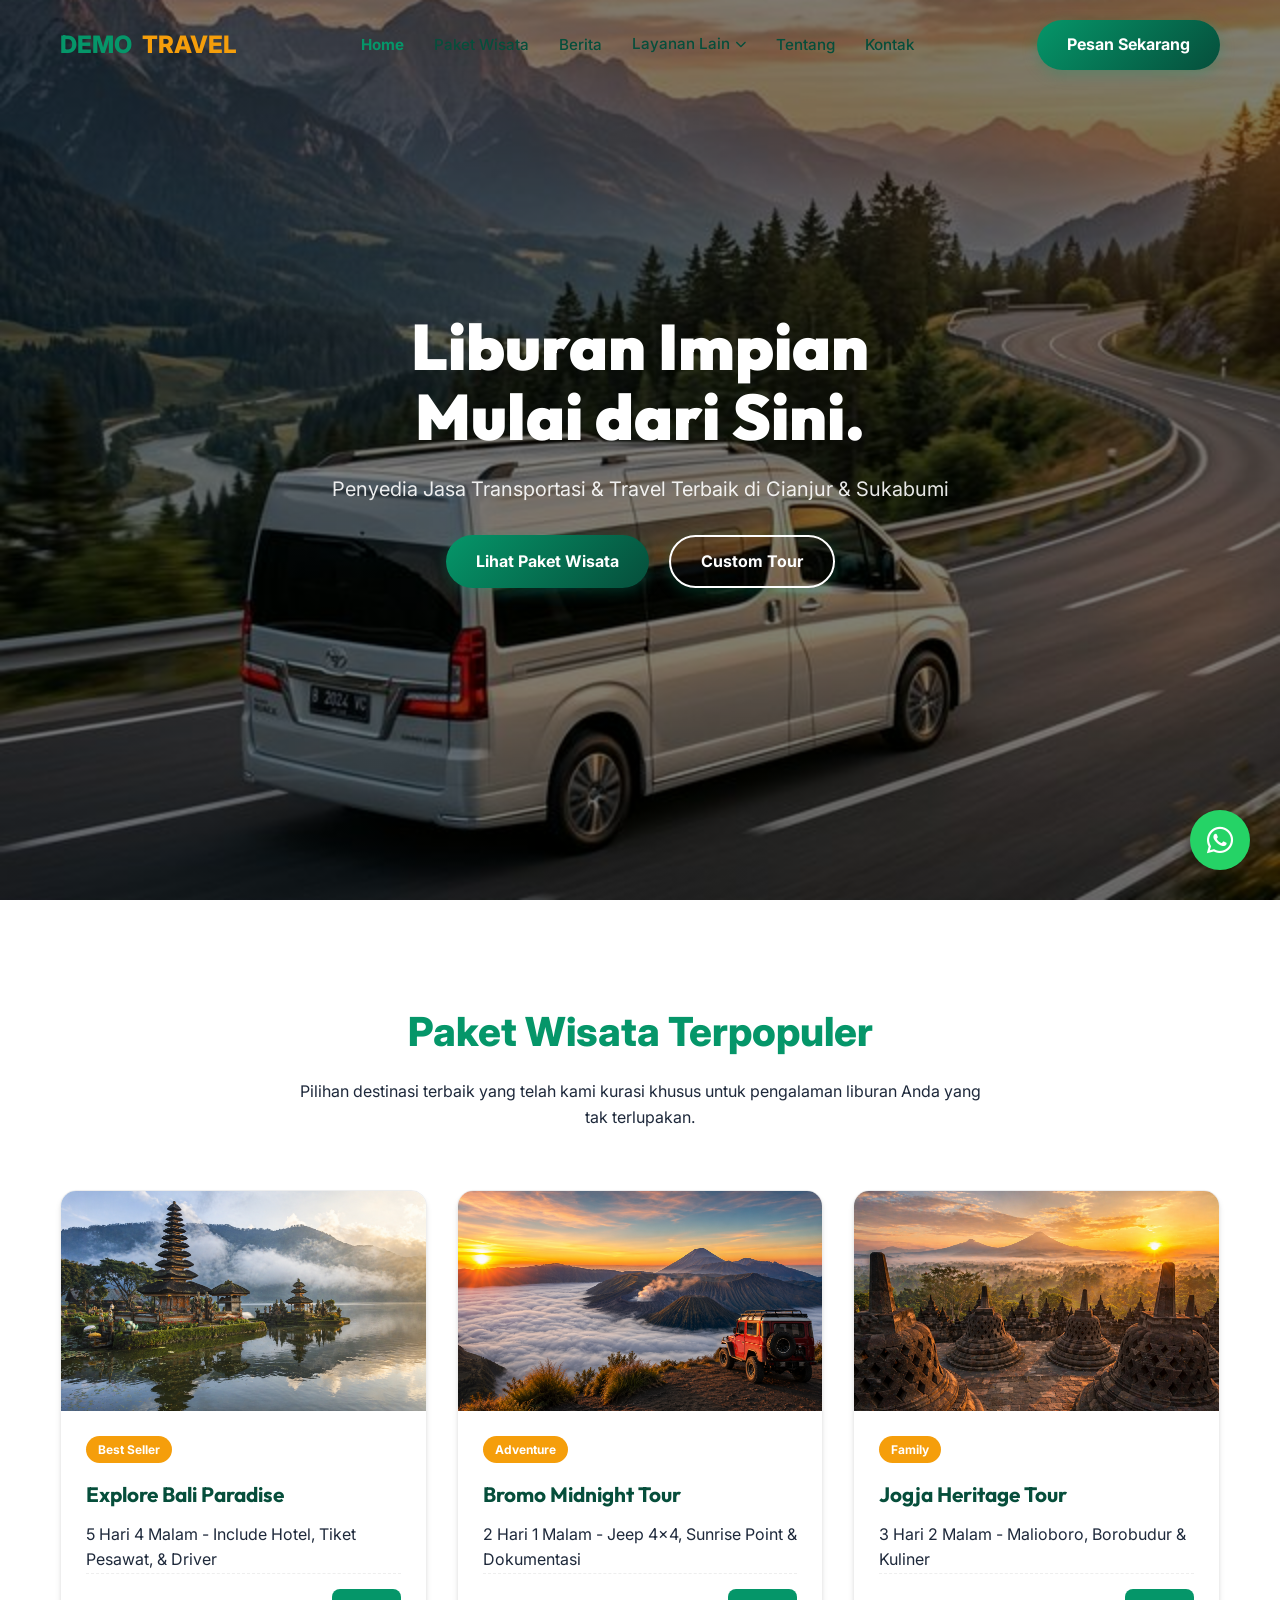
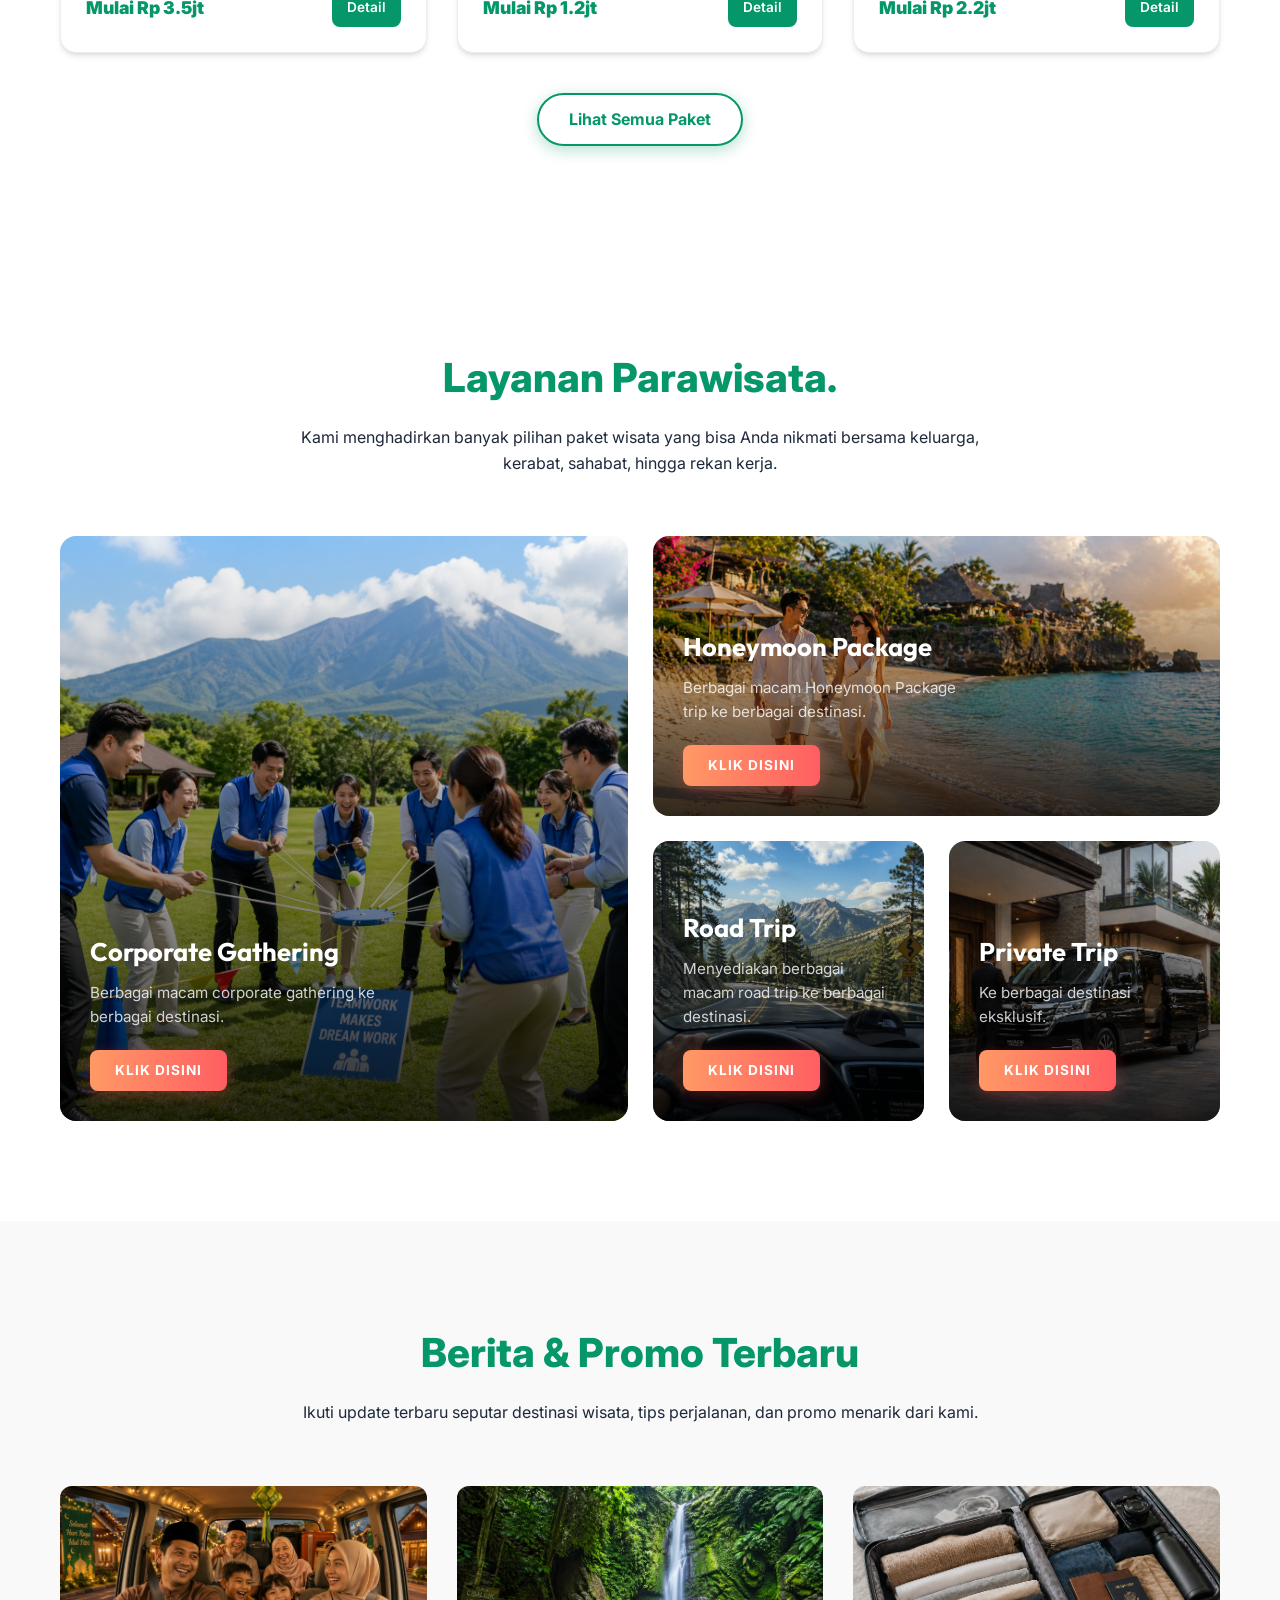
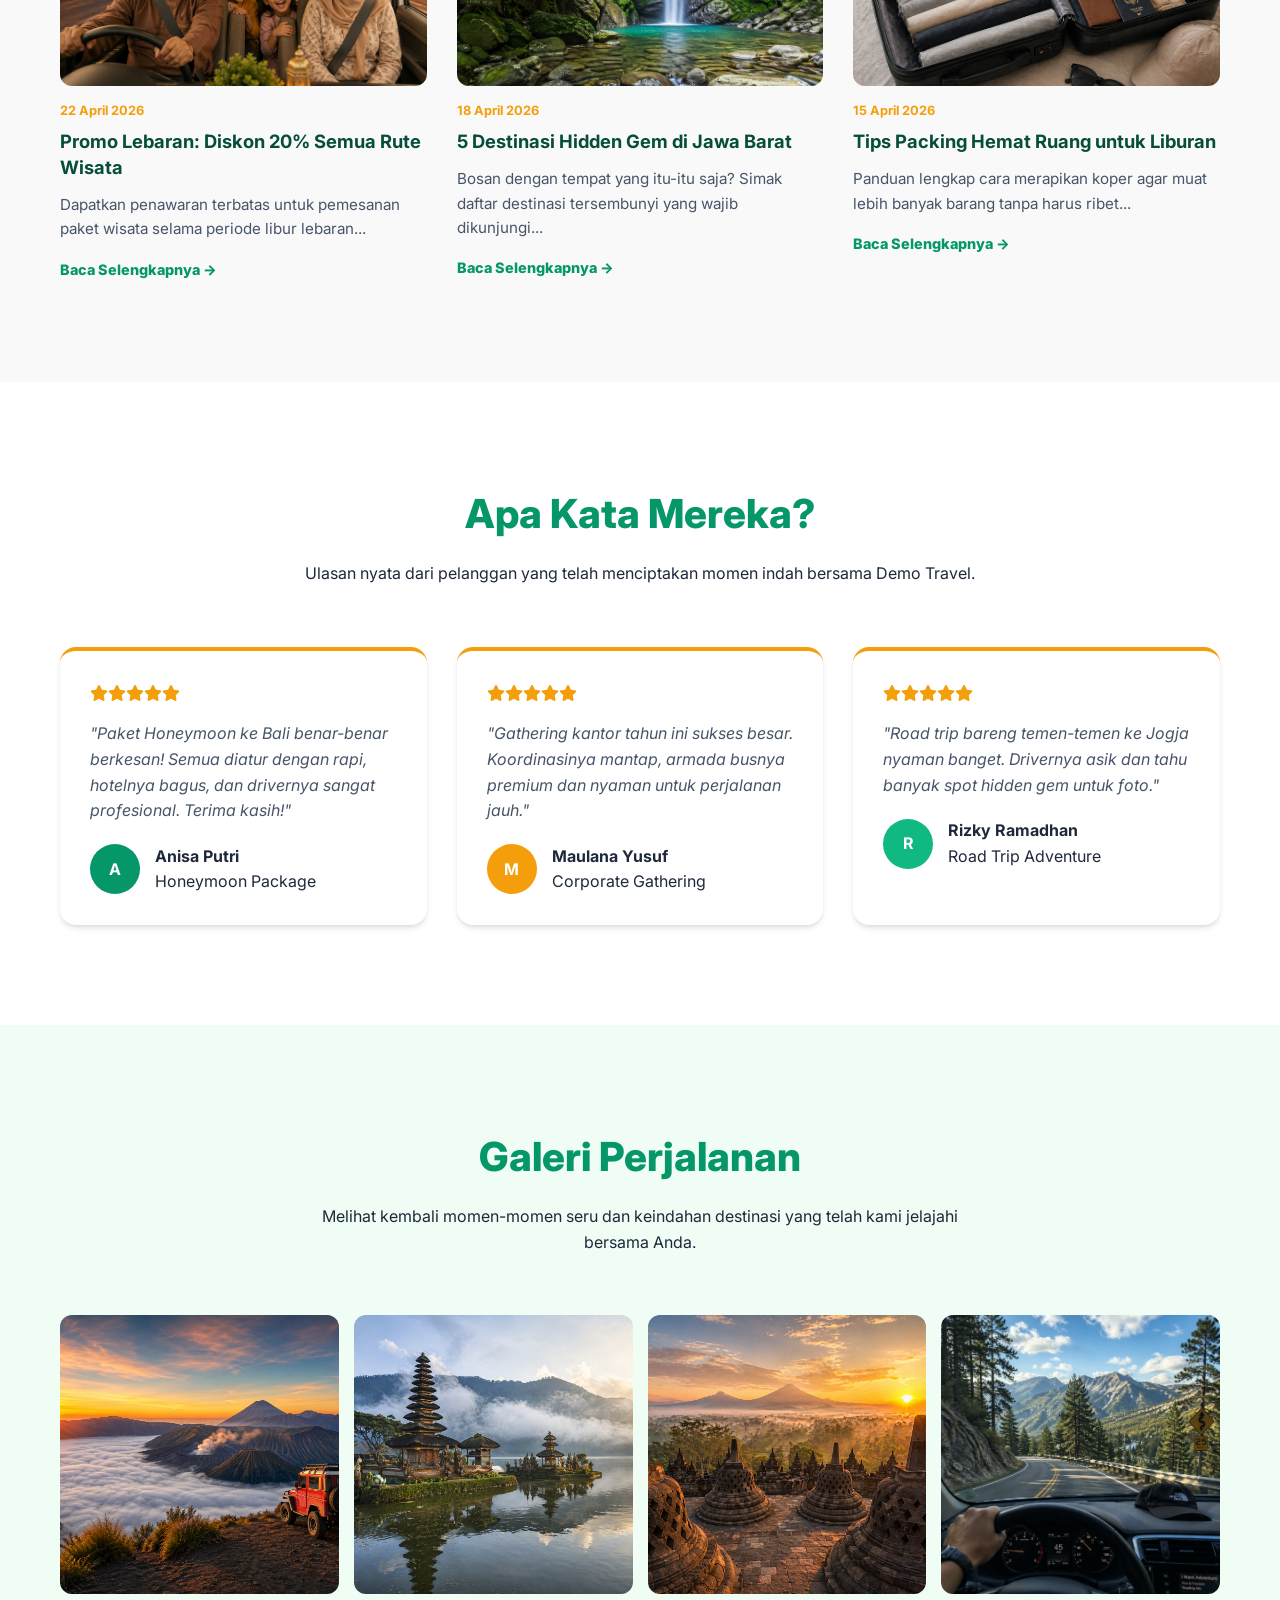
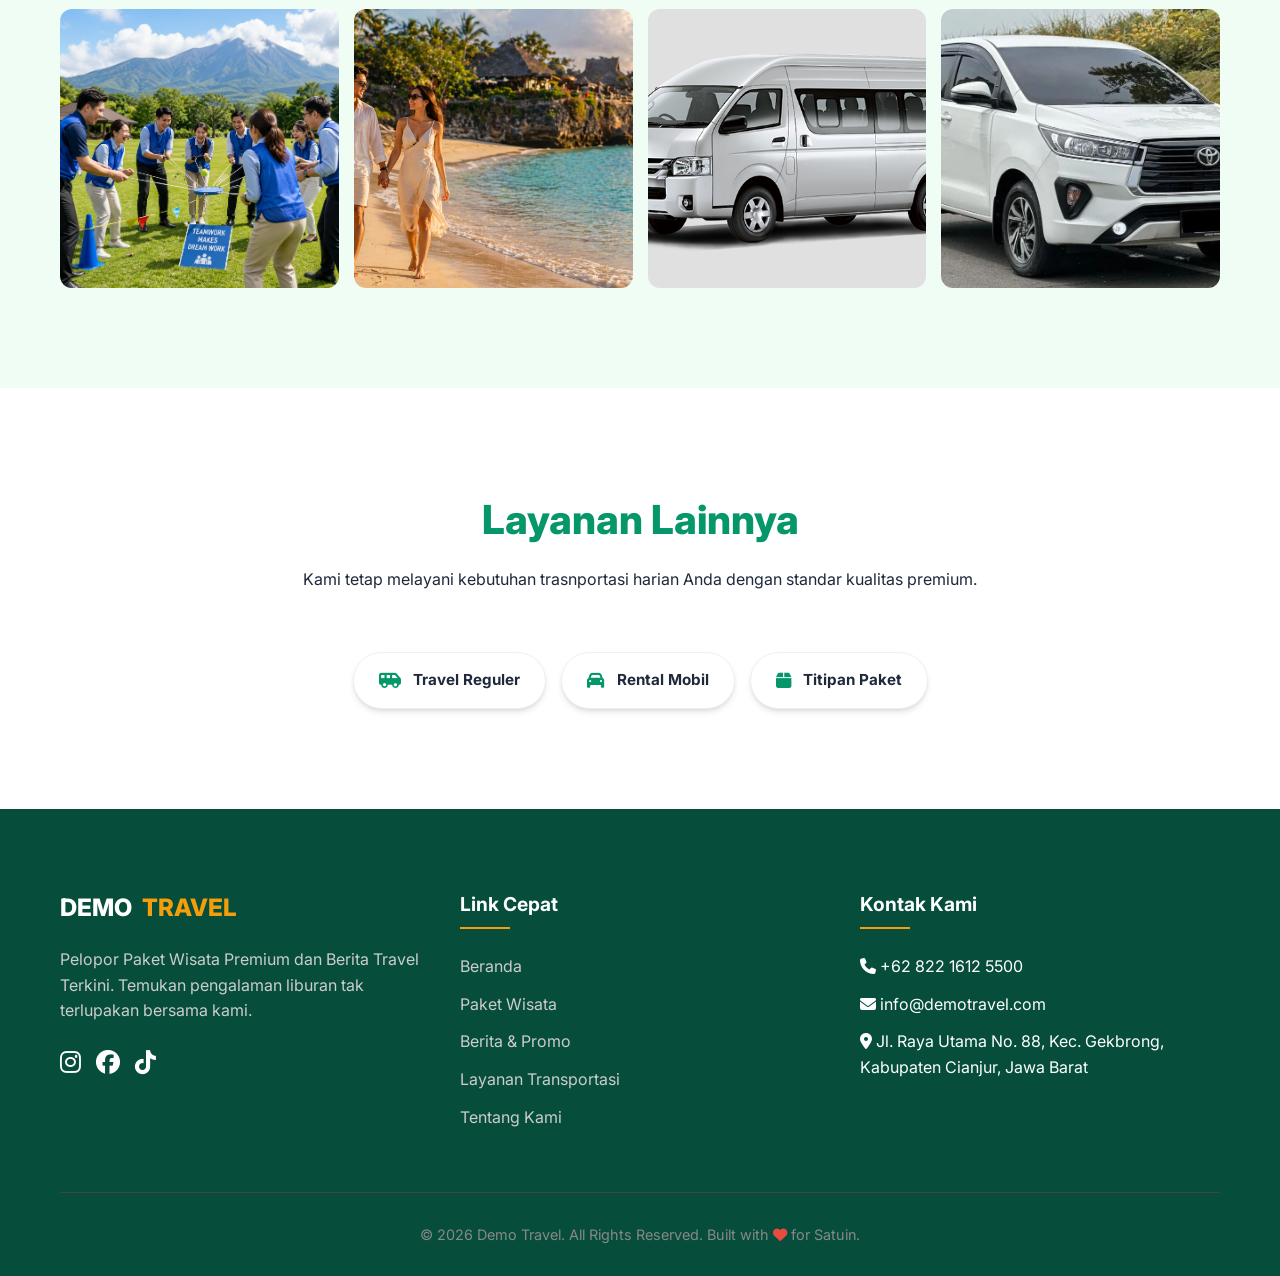
==== index.html @ d75f5d54 "feat: initial commit - rebranding to tour & travel website with emerald gold theme" ====
<!DOCTYPE html>
<html lang="id">
<head>
    <meta charset="UTF-8">
    <meta name="viewport" content="width=device-width, initial-scale=1.0">
    <title>Demo Travel | Layanan Travel Door to Door & Rental Mobil Premium</title>
    <meta name="description" content="Layanan transportasi travel door to door, rental mobil Hiace, Elf, Innova, dan titipan paket kilat terbaik di Cianjur, Sukabumi dan sekitarnya.">
    <link rel="stylesheet" href="style.css">
    <link rel="stylesheet" href="https://cdnjs.cloudflare.com/ajax/libs/font-awesome/6.4.0/css/all.min.css">
    <link href="https://fonts.googleapis.com/css2?family=Inter:wght@400;500;600;700;800;900&family=Outfit:wght@400;700;900&display=swap" rel="stylesheet">
</head>
<body>
    <div class="menu-overlay" id="menu-overlay"></div>

    <!-- Header -->
    <header id="header">
        <div class="container">
            <nav>
                <a href="index.html" class="logo">DEMO <span>TRAVEL</span></a>
                <div class="menu-toggle" id="mobile-menu">
                    <span></span>
                    <span></span>
                    <span></span>
                </div>
                <ul class="nav-links" id="nav-links">
                    <li><a href="index.html" style="color: var(--primary); font-weight: 700;">Home</a></li>
                    <li><a href="#packages">Paket Wisata</a></li>
                    <li><a href="#news">Berita</a></li>
                    <li class="dropdown">
                        <a href="layanan.html">Layanan Lain <i class="fas fa-chevron-down" style="font-size: 0.7rem;"></i></a>
                        <ul class="dropdown-menu">
                            <li><a href="layanan-door-to-door.html">Travel Reguler</a></li>
                            <li><a href="layanan-rental-mobil.html">Rental Mobil</a></li>
                            <li><a href="layanan-titip-paket.html">Titipan Paket</a></li>
                        </ul>
                    </li>
                    <li><a href="profil.html">Tentang</a></li>
                    <li><a href="kontak.html">Kontak</a></li>
                </ul>
                <a href="https://wa.me/6282216125500" class="btn-booking desktop-only">Pesan Sekarang</a>
            </nav>
        </div>
    </header>

    <!-- Hero Section -->
    <section class="hero" style="background-image: linear-gradient(rgba(0,0,0,0.5), rgba(0,0,0,0.5)), url('assets/images/hero-bg.png');">
        <div class="container hero-content">
            <h1 style="font-family: 'Outfit', sans-serif;">Liburan Impian <br>Mulai dari Sini.</h1>
            <p>Jelajahi destinasi wisata terbaik dengan paket tour eksklusif dan armada premium kami. Nyaman, Aman, dan Berkesan.</p>
            <div class="hero-btns">
                <a href="#packages" class="btn-booking">Lihat Paket Wisata</a>
                <a href="https://wa.me/6282216125500" class="btn-booking" style="background: transparent; border: 2px solid white;">Custom Tour</a>
            </div>
        </div>
    </section>

    <!-- Hot Packages Section -->
    <section class="section" id="packages">
        <div class="container">
            <div class="section-header">
                <h2>Paket Wisata Terpopuler</h2>
                <p>Pilihan destinasi terbaik yang telah kami kurasi khusus untuk pengalaman liburan Anda yang tak terlupakan.</p>
            </div>
            <div class="packages-grid">
                <!-- Package 1 -->
                <div class="package-card">
                    <div class="package-img placeholder-img"></div>
                    <div class="package-content">
                        <div class="package-tag">Best Seller</div>
                        <h3>Explore Bali Paradise</h3>
                        <p>5 Hari 4 Malam - Include Hotel, Tiket Pesawat, & Driver</p>
                        <div class="package-footer">
                            <span class="price">Mulai Rp 3.5jt</span>
                            <a href="#" class="btn-small">Detail</a>
                        </div>
                    </div>
                </div>
                <!-- Package 2 -->
                <div class="package-card">
                    <div class="package-img placeholder-img"></div>
                    <div class="package-content">
                        <div class="package-tag">Adventure</div>
                        <h3>Bromo Midnight Tour</h3>
                        <p>2 Hari 1 Malam - Jeep 4x4, Sunrise Point & Dokumentasi</p>
                        <div class="package-footer">
                            <span class="price">Mulai Rp 1.2jt</span>
                            <a href="#" class="btn-small">Detail</a>
                        </div>
                    </div>
                </div>
                <!-- Package 3 -->
                <div class="package-card">
                    <div class="package-img placeholder-img"></div>
                    <div class="package-content">
                        <div class="package-tag">Family</div>
                        <h3>Jogja Heritage Tour</h3>
                        <p>3 Hari 2 Malam - Malioboro, Borobudur & Kuliner</p>
                        <div class="package-footer">
                            <span class="price">Mulai Rp 2.2jt</span>
                            <a href="#" class="btn-small">Detail</a>
                        </div>
                    </div>
                </div>
            </div>
            <div style="text-align: center; margin-top: 40px;">
                <a href="layanan-tour-wisata.html" class="btn-booking" style="background: transparent; color: var(--primary); border: 2px solid var(--primary);">Lihat Semua Paket</a>
            </div>
        </div>
    </section>

    <!-- Tourism Services (Bento Grid) -->
    <section class="section" id="tourism-services" style="background: #fff;">
        <div class="container">
            <div class="section-header">
                <h2>Layanan Parawisata.</h2>
                <p>Kami menghadirkan banyak pilihan paket wisata yang bisa Anda nikmati bersama keluarga, kerabat, sahabat, hingga rekan kerja.</p>
            </div>
            <div class="bento-grid">
                <div class="bento-item main" style="background-image: url('assets/images/corporate_gathering.png');">
                    <div class="bento-content">
                        <h3>Corporate Gathering</h3>
                        <p>Berbagai macam corporate gathering ke berbagai destinasi.</p>
                        <a href="https://wa.me/6282216125500" class="btn-bento">KLIK DISINI</a>
                    </div>
                </div>
                <div class="bento-item wide" style="background-image: url('assets/images/honeymoon.png');">
                    <div class="bento-content">
                        <h3>Honeymoon Package</h3>
                        <p>Berbagai macam Honeymoon Package trip ke berbagai destinasi.</p>
                        <a href="https://wa.me/6282216125500" class="btn-bento">KLIK DISINI</a>
                    </div>
                </div>
                <div class="bento-item" style="background-image: url('assets/images/road_trip.png');">
                    <div class="bento-content">
                        <h3>Road Trip</h3>
                        <p>Menyediakan berbagai macam road trip ke berbagai destinasi.</p>
                        <a href="https://wa.me/6282216125500" class="btn-bento">KLIK DISINI</a>
                    </div>
                </div>
                <div class="bento-item" style="background-image: url('assets/images/private_trip.png');">
                    <div class="bento-content">
                        <h3>Private Trip</h3>
                        <p>Ke berbagai destinasi eksklusif.</p>
                        <a href="https://wa.me/6282216125500" class="btn-bento">KLIK DISINI</a>
                    </div>
                </div>
            </div>
        </div>
    </section>

    <!-- News & Blog Section -->
    <section class="section" id="news" style="background: #f9f9f9;">
        <div class="container">
            <div class="section-header">
                <h2>Berita & Promo Terbaru</h2>
                <p>Ikuti update terbaru seputar destinasi wisata, tips perjalanan, dan promo menarik dari kami.</p>
            </div>
            <div class="news-grid">
                <!-- News 1 -->
                <article class="news-card">
                    <div class="news-img placeholder-img"></div>
                    <div class="news-content">
                        <span class="news-date">22 April 2026</span>
                        <h3>Promo Lebaran: Diskon 20% Semua Rute Wisata</h3>
                        <p>Dapatkan penawaran terbatas untuk pemesanan paket wisata selama periode libur lebaran...</p>
                        <a href="#" class="read-more">Baca Selengkapnya &rarr;</a>
                    </div>
                </article>
                <!-- News 2 -->
                <article class="news-card">
                    <div class="news-img placeholder-img"></div>
                    <div class="news-content">
                        <span class="news-date">18 April 2026</span>
                        <h3>5 Destinasi Hidden Gem di Jawa Barat</h3>
                        <p>Bosan dengan tempat yang itu-itu saja? Simak daftar destinasi tersembunyi yang wajib dikunjungi...</p>
                        <a href="#" class="read-more">Baca Selengkapnya &rarr;</a>
                    </div>
                </article>
                <!-- News 3 -->
                <article class="news-card">
                    <div class="news-img placeholder-img"></div>
                    <div class="news-content">
                        <span class="news-date">15 April 2026</span>
                        <h3>Tips Packing Hemat Ruang untuk Liburan</h3>
                        <p>Panduan lengkap cara merapikan koper agar muat lebih banyak barang tanpa harus ribet...</p>
                        <a href="#" class="read-more">Baca Selengkapnya &rarr;</a>
                    </div>
                </article>
            </div>
        </div>
    </section>

    <!-- Testimoni -->
    <section class="section" id="testimonials">
        <div class="container">
            <div class="section-header">
                <h2>Apa Kata Mereka?</h2>
                <p>Ulasan nyata dari pelanggan yang telah menciptakan momen indah bersama Demo Travel.</p>
            </div>
            <div class="testimonials-grid">
                <div class="testimonial-card">
                    <div style="color: var(--secondary); margin-bottom: 15px;">
                        <i class="fas fa-star"></i><i class="fas fa-star"></i><i class="fas fa-star"></i><i class="fas fa-star"></i><i class="fas fa-star"></i>
                    </div>
                    <p>"Paket Honeymoon ke Bali benar-benar berkesan! Semua diatur dengan rapi, hotelnya bagus, dan drivernya sangat profesional. Terima kasih!"</p>
                    <div class="testi-user">
                        <div class="testi-avatar" style="background: var(--primary);">A</div>
                        <div>
                            <h4>Anisa Putri</h4>
                            <span>Honeymoon Package</span>
                        </div>
                    </div>
                </div>
                <div class="testimonial-card">
                    <div style="color: var(--secondary); margin-bottom: 15px;">
                        <i class="fas fa-star"></i><i class="fas fa-star"></i><i class="fas fa-star"></i><i class="fas fa-star"></i><i class="fas fa-star"></i>
                    </div>
                    <p>"Gathering kantor tahun ini sukses besar. Koordinasinya mantap, armada busnya premium dan nyaman untuk perjalanan jauh."</p>
                    <div class="testi-user">
                        <div class="testi-avatar" style="background: var(--secondary);">M</div>
                        <div>
                            <h4>Maulana Yusuf</h4>
                            <span>Corporate Gathering</span>
                        </div>
                    </div>
                </div>
                <div class="testimonial-card">
                    <div style="color: var(--secondary); margin-bottom: 15px;">
                        <i class="fas fa-star"></i><i class="fas fa-star"></i><i class="fas fa-star"></i><i class="fas fa-star"></i><i class="fas fa-star"></i>
                    </div>
                    <p>"Road trip bareng temen-temen ke Jogja nyaman banget. Drivernya asik dan tahu banyak spot hidden gem untuk foto."</p>
                    <div class="testi-user">
                        <div class="testi-avatar" style="background: var(--accent);">R</div>
                        <div>
                            <h4>Rizky Ramadhan</h4>
                            <span>Road Trip Adventure</span>
                        </div>
                    </div>
                </div>
            </div>
        </div>
    </section>

    <!-- Galeri -->
    <section class="section" style="background: var(--light);">
        <div class="container">
            <div class="section-header">
                <h2>Galeri Perjalanan</h2>
                <p>Melihat kembali momen-momen seru dan keindahan destinasi yang telah kami jelajahi bersama Anda.</p>
            </div>
            <div class="gallery-grid" id="cms-gallery-container">
                <div class="gallery-item placeholder-img"></div>
                <div class="gallery-item placeholder-img"></div>
                <div class="gallery-item placeholder-img"></div>
                <div class="gallery-item placeholder-img"></div>
                <div class="gallery-item placeholder-img"></div>
                <div class="gallery-item placeholder-img"></div>
                <div class="gallery-item placeholder-img"></div>
                <div class="gallery-item placeholder-img"></div>
            </div>
        </div>
    </section>

    <!-- Old Services De-emphasized -->
    <section class="section">
        <div class="container">
            <div class="section-header">
                <h2>Layanan Lainnya</h2>
                <p>Kami tetap melayani kebutuhan trasnportasi harian Anda dengan standar kualitas premium.</p>
            </div>
            <div class="services-grid-simple">
                <div class="service-item-simple">
                    <i class="fas fa-shuttle-van"></i>
                    <h4>Travel Reguler</h4>
                </div>
                <div class="service-item-simple">
                    <i class="fas fa-car"></i>
                    <h4>Rental Mobil</h4>
                </div>
                <div class="service-item-simple">
                    <i class="fas fa-box"></i>
                    <h4>Titipan Paket</h4>
                </div>
            </div>
        </div>
    </section>

    <!-- Footer -->
    <footer id="contact">
        <div class="container">
            <div class="footer-grid">
                <div class="footer-col">
                    <h2 class="logo" style="color: white; margin-bottom: 20px;">DEMO <span>TRAVEL</span></h2>
                    <p style="color: #ccc;">Pelopor Paket Wisata Premium dan Berita Travel Terkini. Temukan pengalaman liburan tak terlupakan bersama kami.</p>
                    <div style="margin-top: 20px; display: flex; gap: 15px;">
                        <a href="#" style="color: white; font-size: 1.5rem;"><i class="fab fa-instagram"></i></a>
                        <a href="#" style="color: white; font-size: 1.5rem;"><i class="fab fa-facebook"></i></a>
                        <a href="#" style="color: white; font-size: 1.5rem;"><i class="fab fa-tiktok"></i></a>
                    </div>
                </div>
                <div class="footer-col">
                    <h4>Link Cepat</h4>
                    <ul class="footer-links">
                        <li><a href="index.html">Beranda</a></li>
                        <li><a href="#packages">Paket Wisata</a></li>
                        <li><a href="#news">Berita & Promo</a></li>
                        <li><a href="layanan.html">Layanan Transportasi</a></li>
                        <li><a href="profil.html">Tentang Kami</a></li>
                    </ul>
                </div>
                <div class="footer-col">
                    <h4>Kontak Kami</h4>
                    <ul class="footer-links">
                        <li><i class="fas fa-phone"></i> +62 822 1612 5500</li>
                        <li><i class="fas fa-envelope"></i> info@demotravel.com</li>
                        <li><i class="fas fa-map-marker-alt"></i> Jl. Raya Utama No. 88, Kec. Gekbrong, Kabupaten Cianjur, Jawa Barat</li>
                    </ul>
                </div>
            </div>
            <div class="copyright">
                <p>&copy; 2026 Demo Travel. All Rights Reserved. Built with <i class="fas fa-heart" style="color: #e74c3c;"></i> for Satuin.</p>
            </div>
        </div>
    </footer>

    <!-- Floating WhatsApp -->
    <a href="https://wa.me/6282216125500" class="wa-float" target="_blank">
        <i class="fab fa-whatsapp"></i>
    </a>

    <script>
        // Header scroll effect
        window.addEventListener('scroll', function() {
            const header = document.getElementById('header');
            if (window.scrollY > 50) {
                header.classList.add('scrolled');
            } else {
                header.classList.remove('scrolled');
            }
        });

        // Mobile Menu Toggle
        const mobileMenu = document.getElementById('mobile-menu');
        const navLinks = document.getElementById('nav-links');
        const overlay = document.getElementById('menu-overlay');
        
        if(mobileMenu) {
            mobileMenu.addEventListener('click', () => {
                mobileMenu.classList.toggle('active');
                navLinks.classList.toggle('active');
                overlay.classList.toggle('active');
                
                if (!navLinks.classList.contains('active')) {
                    document.querySelectorAll('.dropdown').forEach(d => d.classList.remove('active'));
                }
            });
        }

        if(overlay) {
            overlay.addEventListener('click', () => {
                mobileMenu.classList.remove('active');
                navLinks.classList.remove('active');
                overlay.classList.remove('active');
                document.querySelectorAll('.dropdown').forEach(d => d.classList.remove('active'));
            });
        }

        // Mobile Dropdown Toggle
        document.querySelectorAll('.dropdown > a').forEach(anchor => {
            anchor.addEventListener('click', function(e) {
                if (window.innerWidth <= 768) {
                    e.preventDefault();
                    this.parentElement.classList.toggle('active');
                }
            });
        });
        // WhatsApp Cek Tarif Logic
        function cekTarifWA() {
            const asal = document.getElementById('cek-asal').value || '(Belum diisi)';
            const tujuan = document.getElementById('cek-tujuan').value || '(Belum diisi)';
            const tanggalInput = document.getElementById('cek-tanggal').value;
            const penumpang = document.getElementById('cek-penumpang').value;

            let tanggalDiformat = '(Belum diisi)';
            if (tanggalInput) {
                const dateObj = new Date(tanggalInput);
                tanggalDiformat = dateObj.toLocaleDateString('id-ID', { weekday: 'long', year: 'numeric', month: 'long', day: 'numeric' });
            }

            const text = `Halo Admin Demo Travel, saya ingin cek tarif dan ketersediaan kursi untuk rute:%0A%0A*Kota Asal:* ${asal}%0A*Kota Tujuan:* ${tujuan}%0A*Tanggal:* ${tanggalDiformat}%0A*Jumlah Penumpang:* ${penumpang}%0A%0AMohon diinfokan harganya ya. Terima kasih.`;
            
            const waNumber = '6282216125500';
            window.open(`https://wa.me/${waNumber}?text=${text}`, '_blank');
        }
    </script>
    <script src="js/cms-sync.js"></script>
</body>
</html>
---- style.css ----
:root {
    --primary: #059669; /* Emerald Green */
    --primary-dark: #064e3b;
    --secondary: #f59e0b; /* Saffron Gold */
    --accent: #10b981;
    --light: #f0fdf4; /* Very light green hint */
    --dark: #064e3b; /* Deep Deep Green */
    --text-main: #1e293b;
    --text-muted: #475569;
    --white: #ffffff;
    --glass: rgba(255, 255, 255, 0.8);
    --glass-border: rgba(255, 255, 255, 0.2);
    --shadow-sm: 0 4px 6px -1px rgba(0, 0, 0, 0.1), 0 2px 4px -2px rgba(0, 0, 0, 0.1);
    --shadow-md: 0 10px 15px -3px rgba(0, 0, 0, 0.1), 0 4px 6px -4px rgba(0, 0, 0, 0.1);
    --shadow-lg: 0 20px 25px -5px rgba(0, 0, 0, 0.1), 0 8px 10px -6px rgba(0, 0, 0, 0.1);
    --radius: 16px;
}

html {
    scroll-behavior: smooth;
}

* {
    margin: 0;
    padding: 0;
    box-sizing: border-box;
    font-family: 'Inter', -apple-system, BlinkMacSystemFont, 'Segoe UI', Roboto, sans-serif;
}

body {
    background-color: var(--white);
    color: var(--text-main);
    line-height: 1.6;
    overflow-x: hidden;
}

a {
    text-decoration: none;
    color: inherit;
    transition: 0.3s;
}

ul {
    list-style: none;
}

/* Glassmorphism Header */
header {
    position: fixed;
    top: 0;
    left: 0;
    width: 100%;
    z-index: 1000;
    transition: all 0.3s ease;
    padding: 20px 0;
}

header.scrolled {
    background: var(--glass);
    backdrop-filter: blur(10px);
    padding: 10px 0;
    box-shadow: var(--shadow-md);
}

.container {
    max-width: 1200px;
    margin: 0 auto;
    padding: 0 20px;
}

nav {
    display: flex;
    justify-content: space-between;
    align-items: center;
}

.logo {
    font-size: 1.5rem;
    font-weight: 800;
    color: var(--primary);
    display: flex;
    align-items: center;
    gap: 10px;
}

.logo span {
    color: var(--secondary);
}

.nav-links {
    display: flex;
    gap: 30px;
}

.nav-links a {
    font-weight: 500;
    font-size: 0.95rem;
    color: var(--dark);
}

.nav-links a:hover {
    color: var(--primary);
}

/* Dropdown Styling */
.dropdown {
    position: relative;
}

.dropdown > a {
    display: flex;
    align-items: center;
    gap: 5px;
}

.dropdown-menu {
    position: absolute;
    top: 100%;
    left: 0;
    background: var(--white);
    min-width: 220px;
    box-shadow: var(--shadow-lg);
    border-radius: 12px;
    opacity: 0;
    visibility: hidden;
    transform: translateY(15px);
    transition: all 0.3s cubic-bezier(0.68, -0.55, 0.265, 1.55);
    padding: 15px 0;
    z-index: 1100;
    border: 1px solid #eee;
}

.dropdown:hover .dropdown-menu {
    opacity: 1;
    visibility: visible;
    transform: translateY(0);
}

.dropdown-menu li {
    width: 100%;
}

.dropdown-menu li a {
    padding: 10px 25px !important;
    display: block;
    color: var(--dark) !important;
    font-size: 0.9rem !important;
    font-weight: 500 !important;
    border-bottom: none !important;
}

.dropdown-menu li a:hover {
    background: var(--light);
    color: var(--primary) !important;
    padding-left: 30px !important;
}

.btn-booking {
    background: linear-gradient(135deg, var(--primary), var(--primary-dark));
    color: var(--white);
    padding: 12px 30px;
    border-radius: 50px;
    font-weight: 700;
    border: none;
    cursor: pointer;
    transition: all 0.4s cubic-bezier(0.175, 0.885, 0.32, 1.275);
    box-shadow: 0 4px 15px rgba(5, 150, 105, 0.3);
    display: inline-flex;
    align-items: center;
    gap: 8px;
}

.menu-toggle {
    display: none;
    font-size: 1.5rem;
    color: var(--primary);
    cursor: pointer;
}

/* Page Header for Inner Pages */
.page-header {
    margin-top: 70px;
    background: linear-gradient(rgba(0,86,179,0.95), rgba(0,86,179,0.95)), url('assets/images/hero-bg.png') center/cover;
    color: var(--white);
    padding: 80px 20px 60px;
    text-align: center;
}

.page-header h1 {
    font-size: 2.5rem;
    font-weight: 800;
    font-family: 'Outfit', sans-serif;
    margin-bottom: 10px;
}

.btn-booking:hover {
    transform: translateY(-3px) scale(1.05);
    box-shadow: 0 8px 25px rgba(5, 150, 105, 0.4);
    filter: brightness(1.1);
}

/* Hero Section */
.hero {
    height: 100vh;
    background: linear-gradient(rgba(0,0,0,0.5), rgba(0,0,0,0.5)), url('assets/images/hero-bg.png');
    background-size: cover;
    background-position: center;
    display: flex;
    align-items: center;
    color: var(--white);
    text-align: center;
}

.hero-content {
    max-width: 800px;
    margin: 0 auto;
}

.hero h1 {
    font-size: 4rem;
    font-weight: 900;
    margin-bottom: 20px;
    line-height: 1.1;
    animation: fadeInUp 1s ease;
}

.hero p {
    font-size: 1.25rem;
    margin-bottom: 30px;
    opacity: 0.9;
    animation: fadeInUp 1s ease 0.2s backwards;
}

.hero-btns {
    display: flex;
    justify-content: center;
    gap: 20px;
    animation: fadeInUp 1s ease 0.4s backwards;
}

/* Booking Bar */
.booking-bar {
    margin-top: -60px;
    position: relative;
    z-index: 10;
}

.booking-inner {
    background: var(--white);
    padding: 30px;
    border-radius: var(--radius);
    box-shadow: var(--shadow-lg);
    display: grid;
    grid-template-columns: repeat(auto-fit, minmax(200px, 1fr)) auto;
    gap: 20px;
    align-items: flex-end;
}

.input-group {
    display: flex;
    flex-direction: column;
    gap: 8px;
}

.input-group label {
    font-size: 0.85rem;
    font-weight: 600;
    color: var(--text-muted);
    text-transform: uppercase;
}

.input-group input, .input-group select {
    padding: 12px;
    border: 1px solid #ddd;
    border-radius: 8px;
    outline: none;
    font-size: 1rem;
}

.btn-search {
    background: var(--secondary);
    color: var(--white);
    padding: 15px 40px;
    border-radius: 8px;
    font-weight: 700;
    border: none;
    cursor: pointer;
    transition: 0.3s;
}

.btn-search:hover {
    background: #e67e22;
}

/* Services */
.section {
    padding: 100px 0;
}

.section-header {
    text-align: center;
    max-width: 700px;
    margin: 0 auto 60px;
}

.section-header h2 {
    font-size: 2.5rem;
    font-weight: 800;
    margin-bottom: 15px;
    color: var(--primary);
}

.services-grid {
    display: grid;
    grid-template-columns: repeat(auto-fit, minmax(280px, 1fr));
    gap: 30px;
}

.service-card {
    background: var(--white);
    border-radius: var(--radius);
    overflow: hidden;
    box-shadow: var(--shadow-sm);
    transition: 0.3s;
    border: 1px solid #eee;
}

.service-card:hover {
    transform: translateY(-10px);
    box-shadow: var(--shadow-lg);
}

.service-img {
    height: 220px;
    background-size: cover;
    background-position: center;
    transition: transform 0.5s ease;
}

.service-card:hover .service-img {
    transform: scale(1.1);
}

.service-content {
    padding: 25px;
}

.service-content h3 {
    font-size: 1.25rem;
    margin-bottom: 10px;
    color: var(--primary);
}

/* Advantages Ticker */
.advantages {
    background: var(--light);
    padding: 60px 0;
}

.ticker-wrapper {
    overflow: hidden;
    white-space: nowrap;
}

.ticker {
    display: inline-block;
    animation: ticker 30s linear infinite;
}

.advantage-item {
    display: inline-flex;
    align-items: center;
    gap: 15px;
    margin-right: 50px;
    font-weight: 600;
    font-size: 1.1rem;
}

.advantage-item i {
    color: var(--secondary);
    font-size: 1.5rem;
}

/* Floating WhatsApp */
.wa-float {
    position: fixed;
    bottom: 30px;
    right: 30px;
    background: #25d366;
    color: white;
    width: 60px;
    height: 60px;
    border-radius: 50%;
    display: flex;
    justify-content: center;
    align-items: center;
    font-size: 30px;
    box-shadow: 0 4px 10px rgba(0,0,0,0.3);
    z-index: 1000;
    transition: 0.3s;
}

.wa-float:hover {
    transform: scale(1.1);
}

/* Footer */
footer {
    background: var(--dark);
    color: var(--white);
    padding: 80px 0 30px;
}

.footer-grid {
    display: grid;
    grid-template-columns: repeat(auto-fit, minmax(200px, 1fr));
    gap: 40px;
    margin-bottom: 50px;
}

.footer-col h4 {
    font-size: 1.2rem;
    margin-bottom: 25px;
    position: relative;
    padding-bottom: 10px;
}

.footer-col h4::after {
    content: '';
    position: absolute;
    bottom: 0;
    left: 0;
    width: 50px;
    height: 2px;
    background: var(--secondary);
}

.footer-links li {
    margin-bottom: 12px;
}

.footer-links a {
    color: #ccc;
}

.footer-links a:hover {
    color: var(--secondary);
    padding-left: 5px;
}

.copyright {
    text-align: center;
    padding-top: 30px;
    border-top: 1px solid #444;
    color: #888;
    font-size: 0.9rem;
}

/* Schedule Section */
.schedule-container {
    display: flex;
    justify-content: center;
    gap: 20px;
    flex-wrap: wrap;
}
.schedule-box {
    background: var(--light);
    border: 1px solid #ddd;
    border-radius: var(--radius);
    padding: 20px 40px;
    text-align: center;
    min-width: 250px;
}
.schedule-box h3 {
    color: var(--primary);
    font-size: 2rem;
    font-weight: 800;
}

/* Testimonial Section */
.testimonials-grid {
    display: grid;
    grid-template-columns: repeat(auto-fit, minmax(300px, 1fr));
    gap: 30px;
}
.testimonial-card {
    background: var(--white);
    padding: 30px;
    border-radius: var(--radius);
    box-shadow: var(--shadow-sm);
    border-top: 4px solid var(--secondary);
}
.testimonial-card p {
    font-style: italic;
    color: var(--text-muted);
    margin-bottom: 20px;
}
.testi-user {
    display: flex;
    align-items: center;
    gap: 15px;
}
.testi-avatar {
    width: 50px;
    height: 50px;
    border-radius: 50%;
    background: #ccc;
    display: flex;
    align-items: center;
    justify-content: center;
    color: white;
    font-weight: bold;
}

/* Gallery Section */
.gallery-grid {
    display: grid;
    grid-template-columns: repeat(auto-fill, minmax(250px, 1fr));
    gap: 15px;
}
.gallery-item {
    aspect-ratio: 1 / 1;
    background-color: #e0e0e0;
    border-radius: 12px;
    display: flex;
    align-items: center;
    justify-content: center;
    color: #888;
    font-size: 2rem;
    transition: 0.3s;
}
.gallery-item:hover {
    background-color: #d0d0d0;
    transform: scale(1.02);
}

/* Article Section */
.articles-grid {
    display: grid;
    grid-template-columns: repeat(auto-fit, minmax(300px, 1fr));
    gap: 30px;
}
.article-card {
    background: var(--white);
    border-radius: var(--radius);
    overflow: hidden;
    box-shadow: var(--shadow-sm);
    border: 1px solid #eee;
}
.article-img {
    height: 180px;
    background-color: #ccc;
    display: flex;
    align-items: center;
    justify-content: center;
    color: #fff;
    font-size: 2rem;
}
.article-content {
    padding: 20px;
}
.article-date {
    font-size: 0.8rem;
    color: var(--secondary);
    font-weight: 600;
    margin-bottom: 10px;
    display: block;
}

/* Route Cards */
.route-card {
    background: var(--white);
    border-radius: var(--radius);
    padding: 30px;
    box-shadow: var(--shadow-sm);
    border: 1px solid #eee;
    transition: 0.3s;
}

.route-card:hover {
    box-shadow: 0 15px 30px rgba(0,0,0,0.1);
    transform: translateY(-5px);
}

.route-group h2 {
    position: relative;
    padding-left: 20px;
    border-left: 5px solid var(--secondary);
}

.route-item-mini {
    background: var(--light);
    padding: 10px 15px;
    border-radius: 8px;
    font-size: 0.9rem;
    font-weight: 600;
    color: var(--dark);
    display: flex;
    align-items: center;
    border-left: 3px solid var(--secondary);
    transition: 0.3s;
}

.route-item-mini:hover {
    background: var(--primary);
    color: var(--white);
    transform: scale(1.05);
}

.route-header {
    display: flex;
    justify-content: space-between;
    align-items: center;
    border-bottom: 2px dashed #ddd;
    padding-bottom: 15px;
    margin-bottom: 20px;
}

.route-price {
    font-size: 1.5rem;
    font-weight: 800;
    color: var(--secondary);
}

/* Contact Form */
.contact-wrapper {
    display: grid;
    grid-template-columns: 1fr 1fr;
    gap: 40px;
}

.contact-info-box {
    background: var(--primary);
    color: var(--white);
    padding: 40px;
    border-radius: var(--radius);
}

.contact-form input,
.contact-form textarea,
.contact-form select {
    width: 100%;
    padding: 15px;
    margin-bottom: 20px;
    border: 1px solid #ddd;
    border-radius: 8px;
    font-size: 1rem;
    outline: none;
    transition: 0.3s;
}

.contact-form input:focus,
.contact-form textarea:focus {
    border-color: var(--primary);
    box-shadow: 0 0 0 3px rgba(0,86,179,0.1);
}

/* Animations */
@keyframes fadeInUp {
    from {
        opacity: 0;
        transform: translateY(30px);
    }
    to {
        opacity: 1;
        transform: translateY(0);
    }
}

@keyframes ticker {
    0% { transform: translateX(0); }
    100% { transform: translateX(-50%); }
}

@media (max-width: 768px) {
    .menu-toggle {
        display: flex;
        flex-direction: column;
        justify-content: space-between;
        width: 30px;
        height: 21px;
        cursor: pointer;
        z-index: 1200;
        transition: 0.3s;
    }

    .menu-toggle span {
        width: 100%;
        height: 3px;
        background: var(--dark);
        border-radius: 10px;
        transition: 0.3s cubic-bezier(0.68, -0.6, 0.32, 1.6);
    }

    /* Animated Hamburger to X */
    .menu-toggle.active span:nth-child(1) {
        transform: translateY(9px) rotate(45deg);
        background: var(--primary);
    }
    .menu-toggle.active span:nth-child(2) {
        opacity: 0;
        transform: translateX(-20px);
    }
    .menu-toggle.active span:nth-child(3) {
        transform: translateY(-9px) rotate(-45deg);
        background: var(--primary);
    }

    .nav-links {
        position: fixed;
        top: 0;
        right: -100%;
        width: 80%;
        max-width: 320px;
        height: 100vh;
        background: rgba(255, 255, 255, 0.95);
        backdrop-filter: blur(15px);
        -webkit-backdrop-filter: blur(15px);
        flex-direction: column;
        justify-content: flex-start;
        align-items: stretch;
        padding: 100px 30px 40px;
        box-shadow: -10px 0 30px rgba(0,0,0,0.1);
        transition: 0.4s cubic-bezier(0.77, 0, 0.175, 1);
        visibility: hidden;
        opacity: 0;
        z-index: 1100;
    }

    .nav-links.active {
        right: 0;
        visibility: visible;
        opacity: 1;
    }
    
    .nav-links li {
        width: 100%;
        margin-bottom: 5px;
        border-bottom: 1px solid rgba(0,0,0,0.05);
        opacity: 0;
        transform: translateX(30px);
        transition: 0.4s;
    }

    .nav-links.active li {
        opacity: 1;
        transform: translateX(0);
    }

    /* Staggered animation for links */
    .nav-links.active li:nth-child(1) { transition-delay: 0.1s; }
    .nav-links.active li:nth-child(2) { transition-delay: 0.2s; }
    .nav-links.active li:nth-child(3) { transition-delay: 0.3s; }
    .nav-links.active li:nth-child(4) { transition-delay: 0.4s; }
    .nav-links.active li:nth-child(5) { transition-delay: 0.5s; }
    .nav-links.active li:nth-child(6) { transition-delay: 0.6s; }

    .nav-links li a {
        display: block;
        padding: 15px 0 !important;
        font-size: 1.1rem !important;
        color: var(--dark) !important;
        font-weight: 600 !important;
        width: 100%;
        border-bottom: none !important;
    }

    .nav-links li a:hover {
        color: var(--primary) !important;
        padding-left: 10px !important;
    }

    .dropdown-menu {
        position: static;
        opacity: 1;
        visibility: visible;
        transform: none;
        background: rgba(0,0,0,0.03);
        box-shadow: none;
        display: none;
        padding: 5px 0 5px 15px;
        border: none;
        width: 100% !important;
    }

    .dropdown.active .dropdown-menu {
        display: block;
    }

    .dropdown > a i {
        margin-left: auto;
        transition: 0.3s;
    }

    .dropdown.active > a i {
        transform: rotate(180deg);
    }

    .btn-booking.desktop-only {
        display: none;
    }
    
    .hero {
        height: 50vh;
        min-height: 280px;
        padding: 90px 20px 0;
    }
    .hero h1 { font-size: 2.2rem; margin-bottom: 10px; }
    .hero p { display: block; font-size: 1rem; margin-bottom: 20px; } 
    .hero-btns .btn-booking { padding: 10px 20px; font-size: 0.95rem; }
    
    .section { padding: 60px 0; }
    .section-header h2 { font-size: 1.8rem; }
    
    .services-grid { gap: 20px; grid-template-columns: 1fr !important; }
    .about-text { margin-top: 20px; }
    
    .page-header h1 { font-size: 2rem; }
    .page-header { padding: 60px 20px 40px; }
    
    .contact-wrapper { grid-template-columns: 1fr; }
}

/* --- BENTO GRID: LAYANAN PARAWISATA --- */

.bento-grid {
    display: grid;
    grid-template-columns: 1fr;
    gap: 20px;
    margin-top: 40px;
}

@media (min-width: 992px) {
    .bento-grid {
        grid-template-columns: repeat(4, 1fr);
        grid-template-rows: repeat(2, 280px);
        gap: 25px;
    }
}

.bento-item {
    position: relative;
    min-height: 250px;
    background-size: cover;
    background-position: center;
    border-radius: var(--radius);
    overflow: hidden;
    display: flex;
    align-items: flex-end;
    transition: 0.4s cubic-bezier(0.175, 0.885, 0.32, 1.275);
}

.bento-item::before {
    content: '';
    position: absolute;
    inset: 0;
    background: linear-gradient(to top, rgba(0,0,0,0.8) 0%, rgba(0,0,0,0.4) 40%, transparent 100%);
    z-index: 1;
    transition: 0.3s;
}

.bento-item:hover {
    transform: scale(1.02);
}

.bento-item:hover::before {
    background: linear-gradient(to top, rgba(0,0,0,0.9) 0%, rgba(0,0,0,0.2) 60%, transparent 100%);
}

@media (min-width: 992px) {
    .bento-item.main {
        grid-column: span 2;
        grid-row: span 2;
    }
    .bento-item.wide {
        grid-column: span 2;
    }
}

.bento-content {
    position: relative;
    z-index: 2;
    padding: 30px;
    width: 100%;
}

.bento-content h3 {
    color: #fff;
    font-size: 1.6rem;
    margin-bottom: 8px;
    font-family: 'Outfit', sans-serif;
}

.bento-content p {
    color: rgba(255,255,255,0.8);
    font-size: 0.95rem;
    margin-bottom: 20px;
    max-width: 300px;
}

.btn-bento {
    display: inline-block;
    padding: 10px 25px;
    background: linear-gradient(90deg, #ff9966, #ff5e62); /* Sunset/Orange like the image */
    color: #fff;
    border-radius: 8px;
    font-weight: 700;
    font-size: 0.85rem;
    letter-spacing: 1px;
    transition: 0.3s;
    box-shadow: 0 4px 15px rgba(255, 94, 98, 0.3);
}

.btn-bento:hover {
    transform: scale(1.05);
    box-shadow: 0 6px 20px rgba(255, 94, 98, 0.5);
    filter: brightness(1.1);
}

/* --- NEW STYLES: PACKAGE & NEWS --- */

.placeholder-img {
    background-color: var(--light);
    background-image: 
        radial-gradient(at 0% 0%, rgba(5, 150, 105, 0.05) 0px, transparent 50%),
        radial-gradient(at 100% 0%, rgba(245, 158, 11, 0.05) 0px, transparent 50%),
        linear-gradient(45deg, #ecfdf5 25%, transparent 25%, transparent 50%, #ecfdf5 50%, #ecfdf5 75%, transparent 75%, transparent);
    background-size: 100% 100%, 100% 100%, 20px 20px;
    border-radius: var(--radius);
    border: 1px solid rgba(0,0,0,0.05);
}

/* Packages Grid - Mobile First */
.packages-grid {
    display: grid;
    grid-template-columns: 1fr;
    gap: 20px;
}

@media (min-width: 768px) {
    .packages-grid {
        grid-template-columns: repeat(3, 1fr);
        gap: 30px;
    }
}

.package-card {
    background: var(--white);
    border-radius: var(--radius);
    overflow: hidden;
    box-shadow: var(--shadow-sm);
    transition: 0.3s;
    border: 1px solid #eee;
    display: flex;
    flex-direction: column;
}

.package-card:hover {
    transform: translateY(-10px);
    box-shadow: var(--shadow-lg);
}

.package-img {
    height: 220px;
    width: 100%;
    background-size: cover;
    background-position: center;
    background-repeat: no-repeat;
}

.package-content {
    padding: 25px;
    flex-grow: 1;
    display: flex;
    flex-direction: column;
}

.package-tag {
    background: var(--secondary);
    color: white;
    padding: 4px 12px;
    border-radius: 20px;
    font-size: 0.75rem;
    font-weight: 700;
    width: fit-content;
    margin-bottom: 15px;
}

.package-content h3 {
    font-size: 1.3rem;
    margin-bottom: 10px;
    color: var(--dark);
    font-family: 'Outfit', sans-serif;
}

.package-footer {
    margin-top: auto;
    display: flex;
    justify-content: space-between;
    align-items: center;
    padding-top: 15px;
    border-top: 1px dashed #eee;
}

.price {
    font-weight: 900;
    color: var(--primary);
    font-size: 1.1rem;
}

.btn-small {
    background: var(--primary);
    color: white;
    padding: 8px 15px;
    border-radius: 8px;
    font-size: 0.85rem;
    font-weight: 600;
}

/* News Grid - Mobile First */
.news-grid {
    display: grid;
    grid-template-columns: 1fr;
    gap: 30px;
}

@media (min-width: 768px) {
    .news-grid {
        grid-template-columns: repeat(3, 1fr);
    }
}

.news-card {
    background: transparent;
    transition: 0.3s;
}

.news-img {
    height: 200px;
    width: 100%;
    border-radius: 12px;
    margin-bottom: 15px;
    background-size: cover;
    background-position: center;
    background-repeat: no-repeat;
}

.news-date {
    font-size: 0.8rem;
    color: var(--secondary);
    font-weight: 700;
    display: block;
    margin-bottom: 8px;
}

.news-content h3 {
    font-size: 1.15rem;
    margin-bottom: 12px;
    line-height: 1.4;
    color: var(--dark);
    transition: 0.3s;
}

.news-card:hover h3 {
    color: var(--primary);
}

.news-content p {
    color: var(--text-muted);
    font-size: 0.95rem;
    margin-bottom: 15px;
}

.read-more {
    color: var(--primary);
    font-weight: 800;
    font-size: 0.9rem;
    display: inline-flex;
    align-items: center;
    gap: 5px;
}

/* Simple Services De-emphasized */
.services-grid-simple {
    display: flex;
    flex-wrap: wrap;
    justify-content: center;
    gap: 15px;
}

.service-item-simple {
    background: white;
    padding: 15px 25px;
    border-radius: 50px;
    display: flex;
    align-items: center;
    gap: 12px;
    box-shadow: var(--shadow-sm);
    border: 1px solid #f0f0f0;
    transition: 0.3s;
}

.service-item-simple:hover {
    transform: translateY(-3px);
    box-shadow: var(--shadow-md);
    background: var(--primary);
    color: white;
}

.service-item-simple:hover i {
    color: white;
}

.service-item-simple i {
    color: var(--primary);
    font-size: 1.1rem;
}

.service-item-simple h4 {
    font-weight: 700;
    font-size: 0.95rem;
}
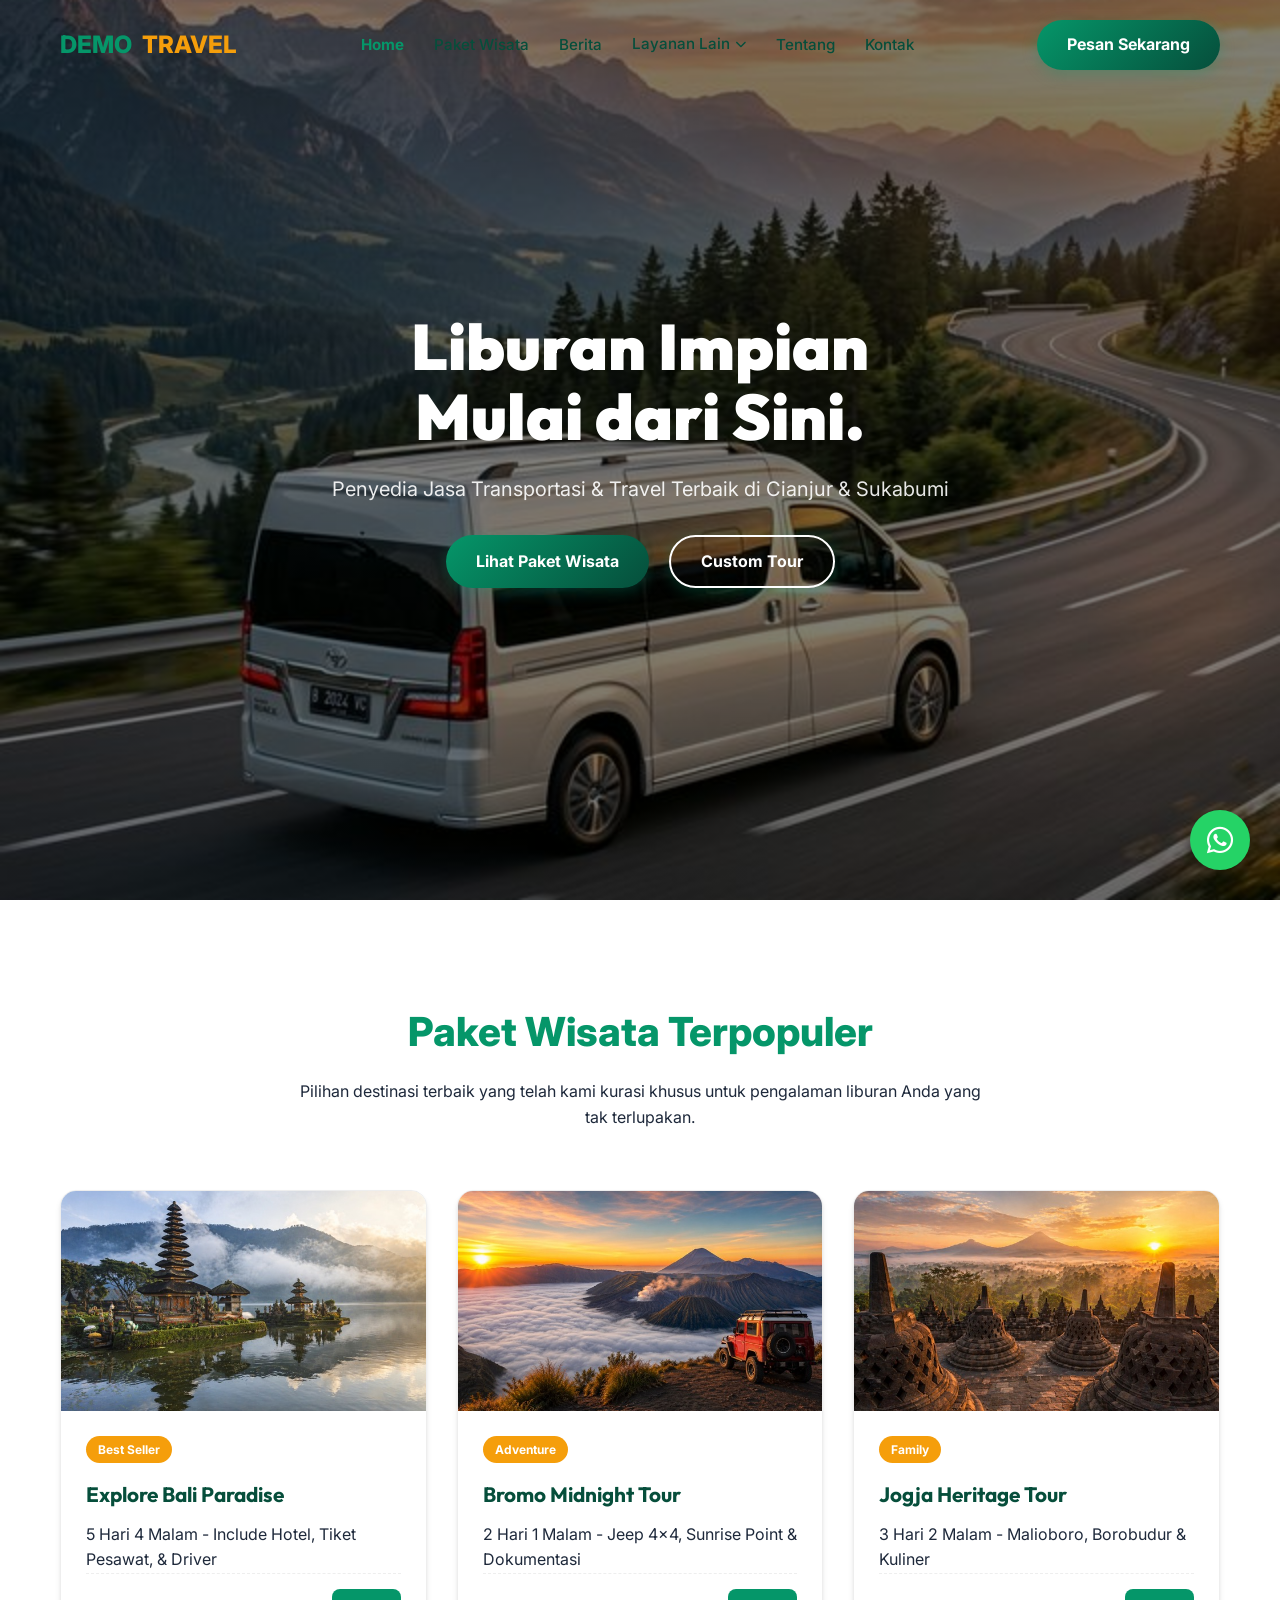
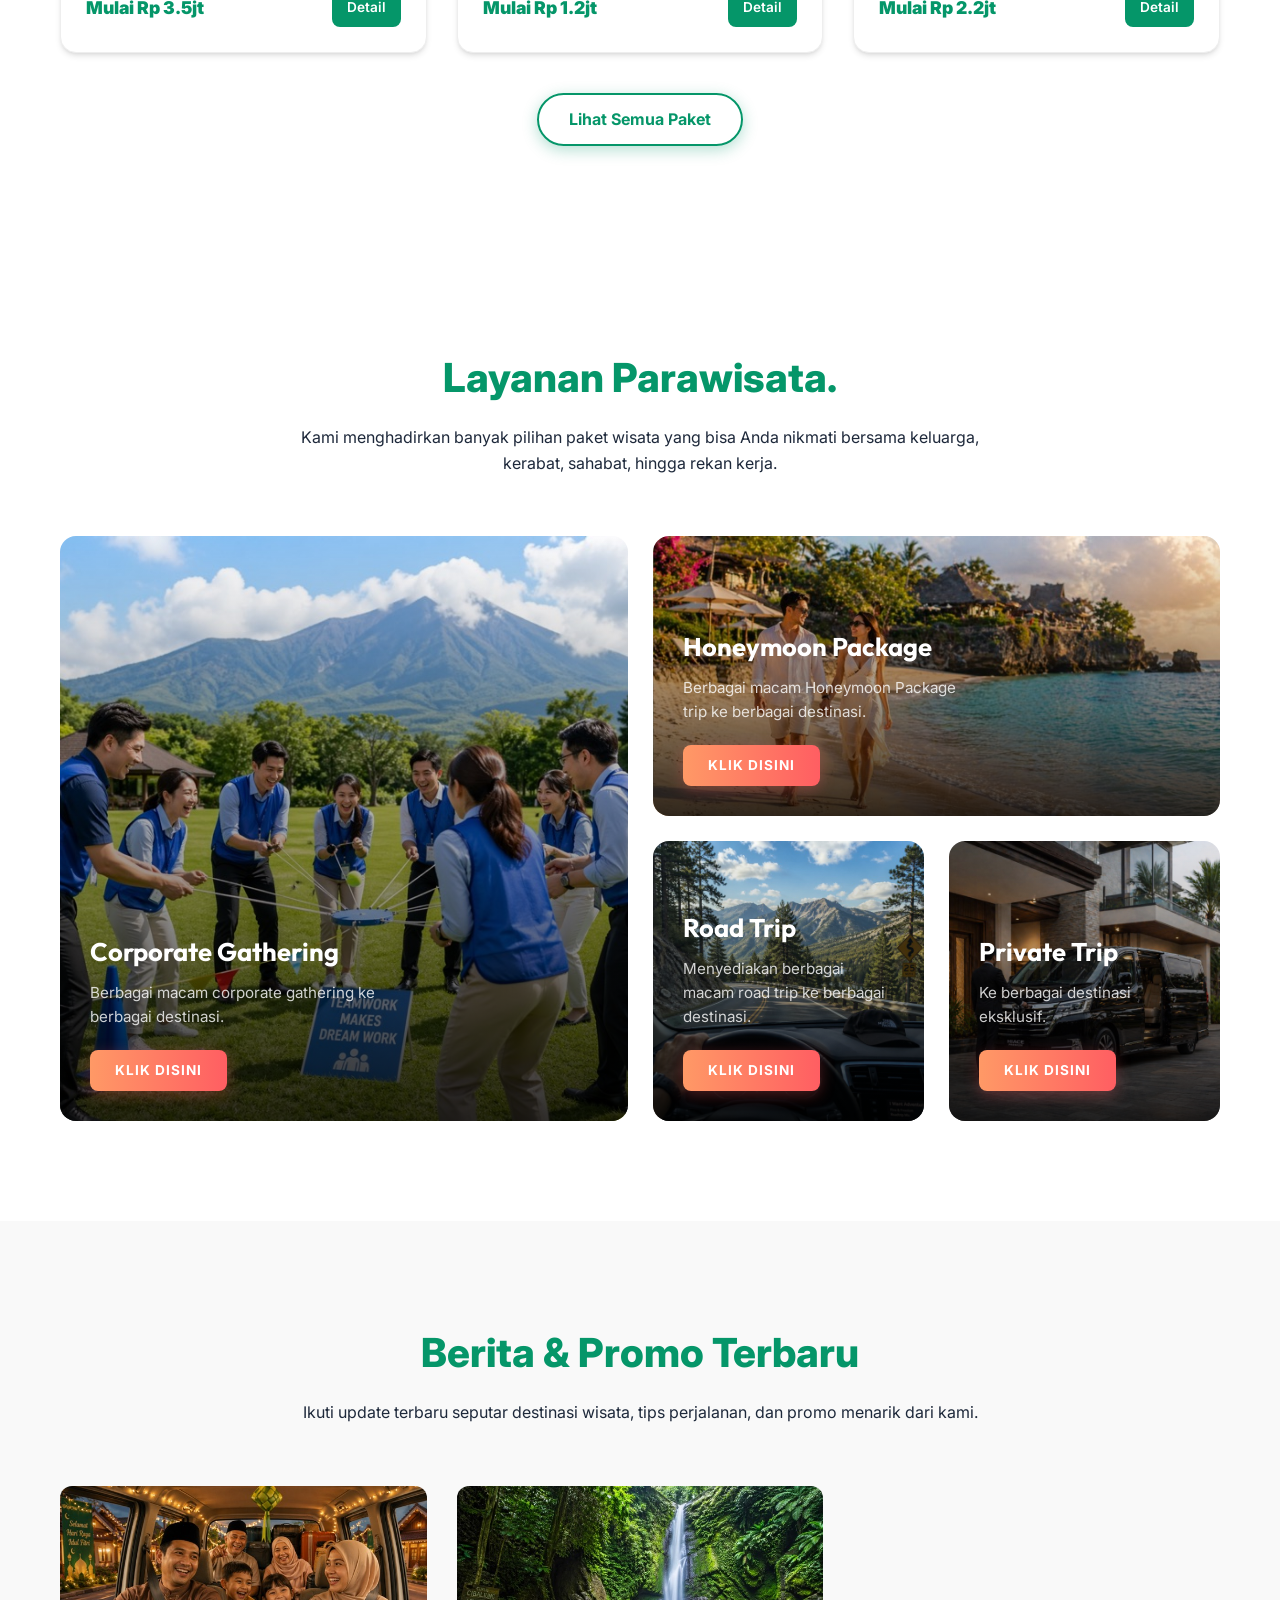
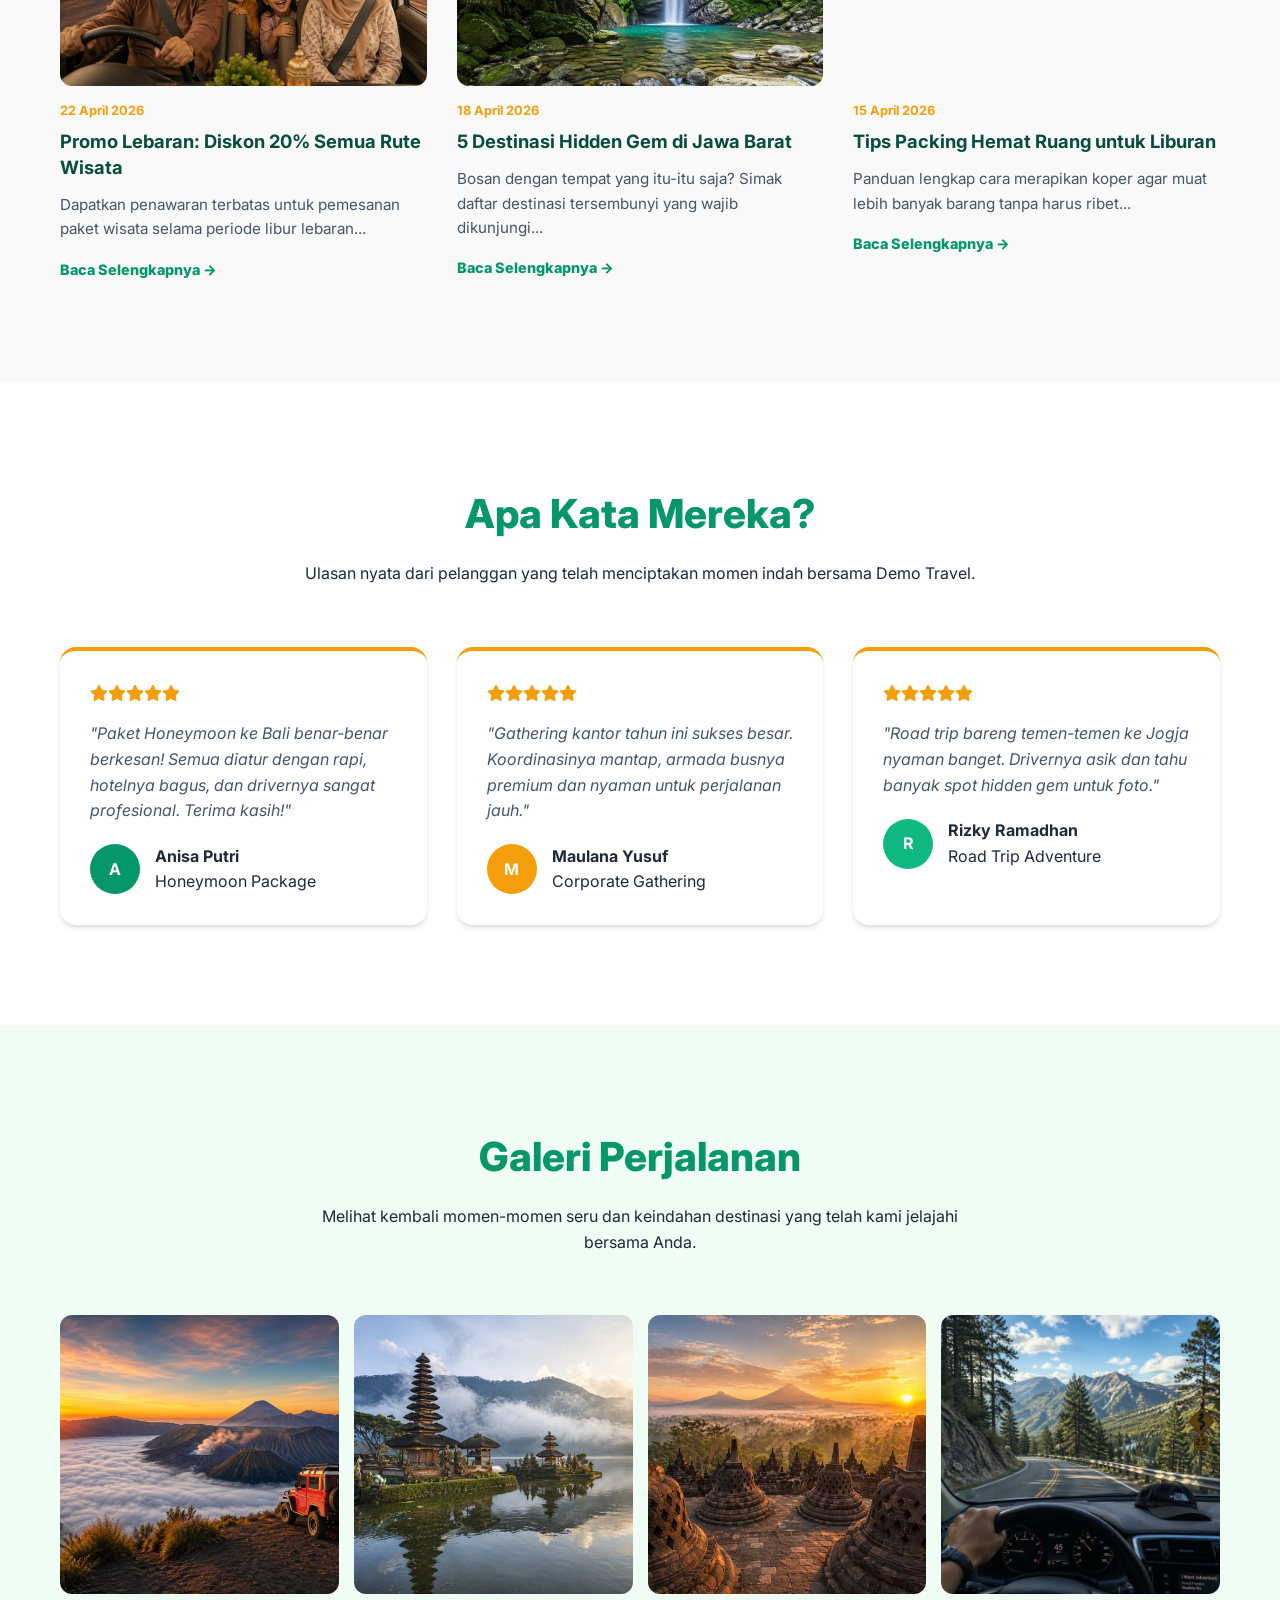
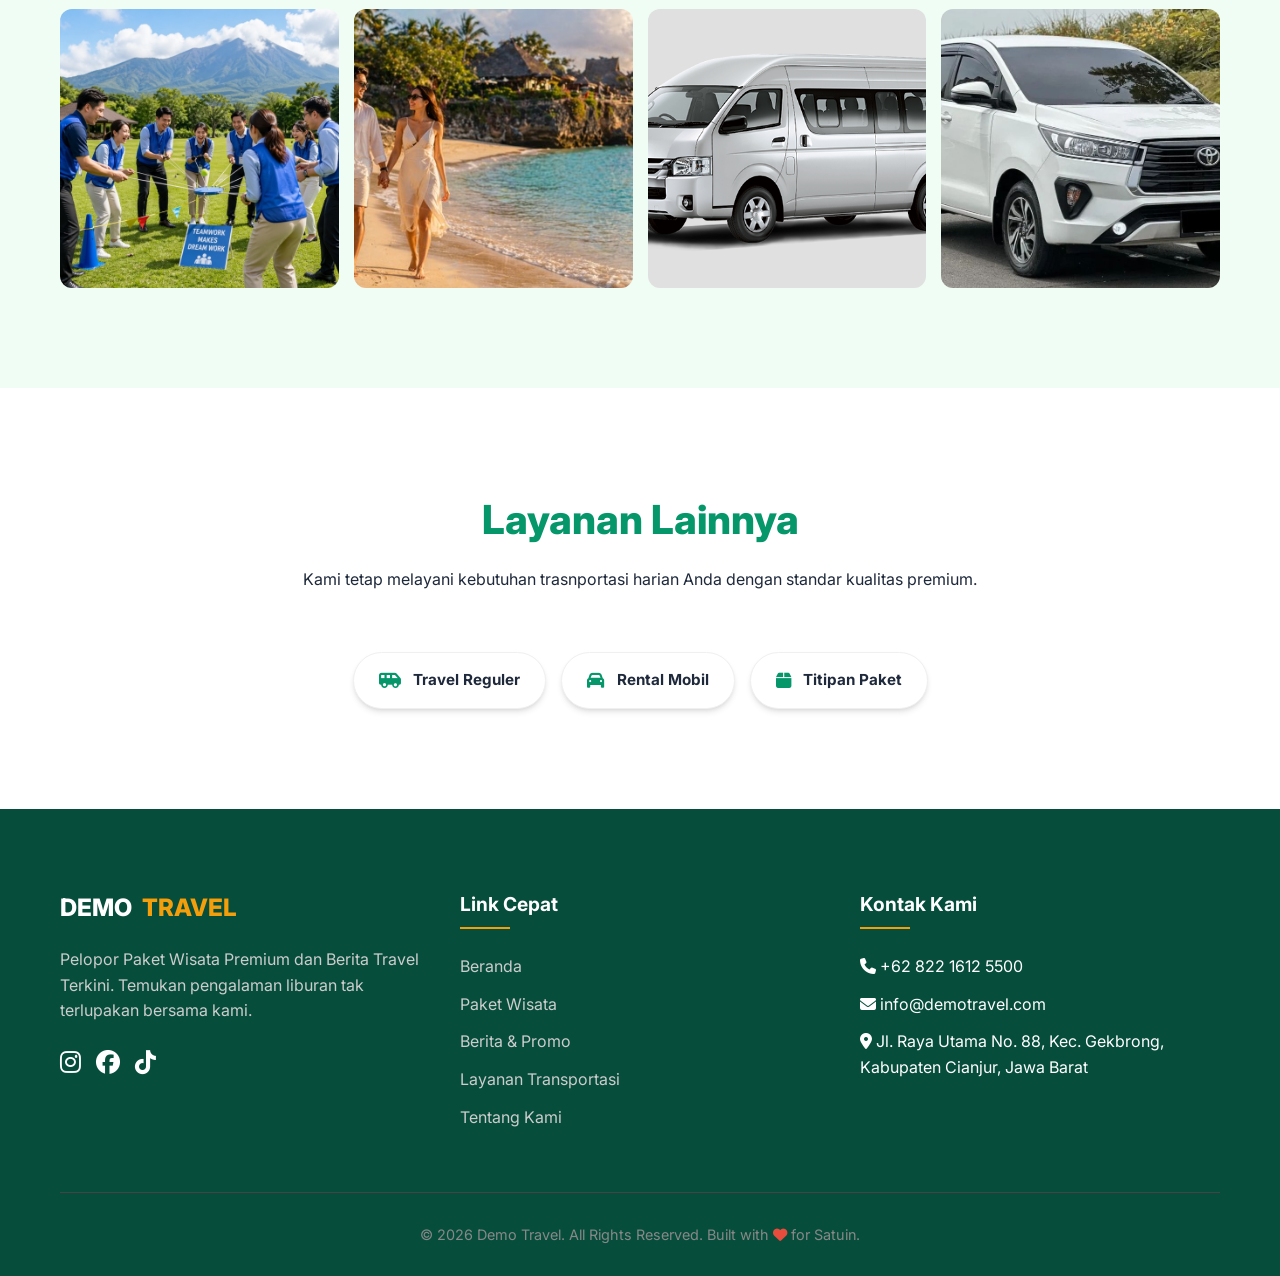
==== commit 0469cefa: "chore: optimize images to jpeg and update paths" ====
--- a/index.html
+++ b/index.html
@@ -116,28 +116,28 @@
                 <p>Kami menghadirkan banyak pilihan paket wisata yang bisa Anda nikmati bersama keluarga, kerabat, sahabat, hingga rekan kerja.</p>
             </div>
             <div class="bento-grid">
-                <div class="bento-item main" style="background-image: url('assets/images/corporate_gathering.png');">
+                <div class="bento-item main" style="background-image: url('assets/images/corporate_gathering%20Medium.jpeg');">
                     <div class="bento-content">
                         <h3>Corporate Gathering</h3>
                         <p>Berbagai macam corporate gathering ke berbagai destinasi.</p>
                         <a href="https://wa.me/6282216125500" class="btn-bento">KLIK DISINI</a>
                     </div>
                 </div>
-                <div class="bento-item wide" style="background-image: url('assets/images/honeymoon.png');">
+                <div class="bento-item wide" style="background-image: url('assets/images/honeymoon%20Medium.jpeg');">
                     <div class="bento-content">
                         <h3>Honeymoon Package</h3>
                         <p>Berbagai macam Honeymoon Package trip ke berbagai destinasi.</p>
                         <a href="https://wa.me/6282216125500" class="btn-bento">KLIK DISINI</a>
                     </div>
                 </div>
-                <div class="bento-item" style="background-image: url('assets/images/road_trip.png');">
+                <div class="bento-item" style="background-image: url('assets/images/road_trip%20Medium.jpeg');">
                     <div class="bento-content">
                         <h3>Road Trip</h3>
                         <p>Menyediakan berbagai macam road trip ke berbagai destinasi.</p>
                         <a href="https://wa.me/6282216125500" class="btn-bento">KLIK DISINI</a>
                     </div>
                 </div>
-                <div class="bento-item" style="background-image: url('assets/images/private_trip.png');">
+                <div class="bento-item" style="background-image: url('assets/images/private_trip%20Medium.jpeg');">
                     <div class="bento-content">
                         <h3>Private Trip</h3>
                         <p>Ke berbagai destinasi eksklusif.</p>
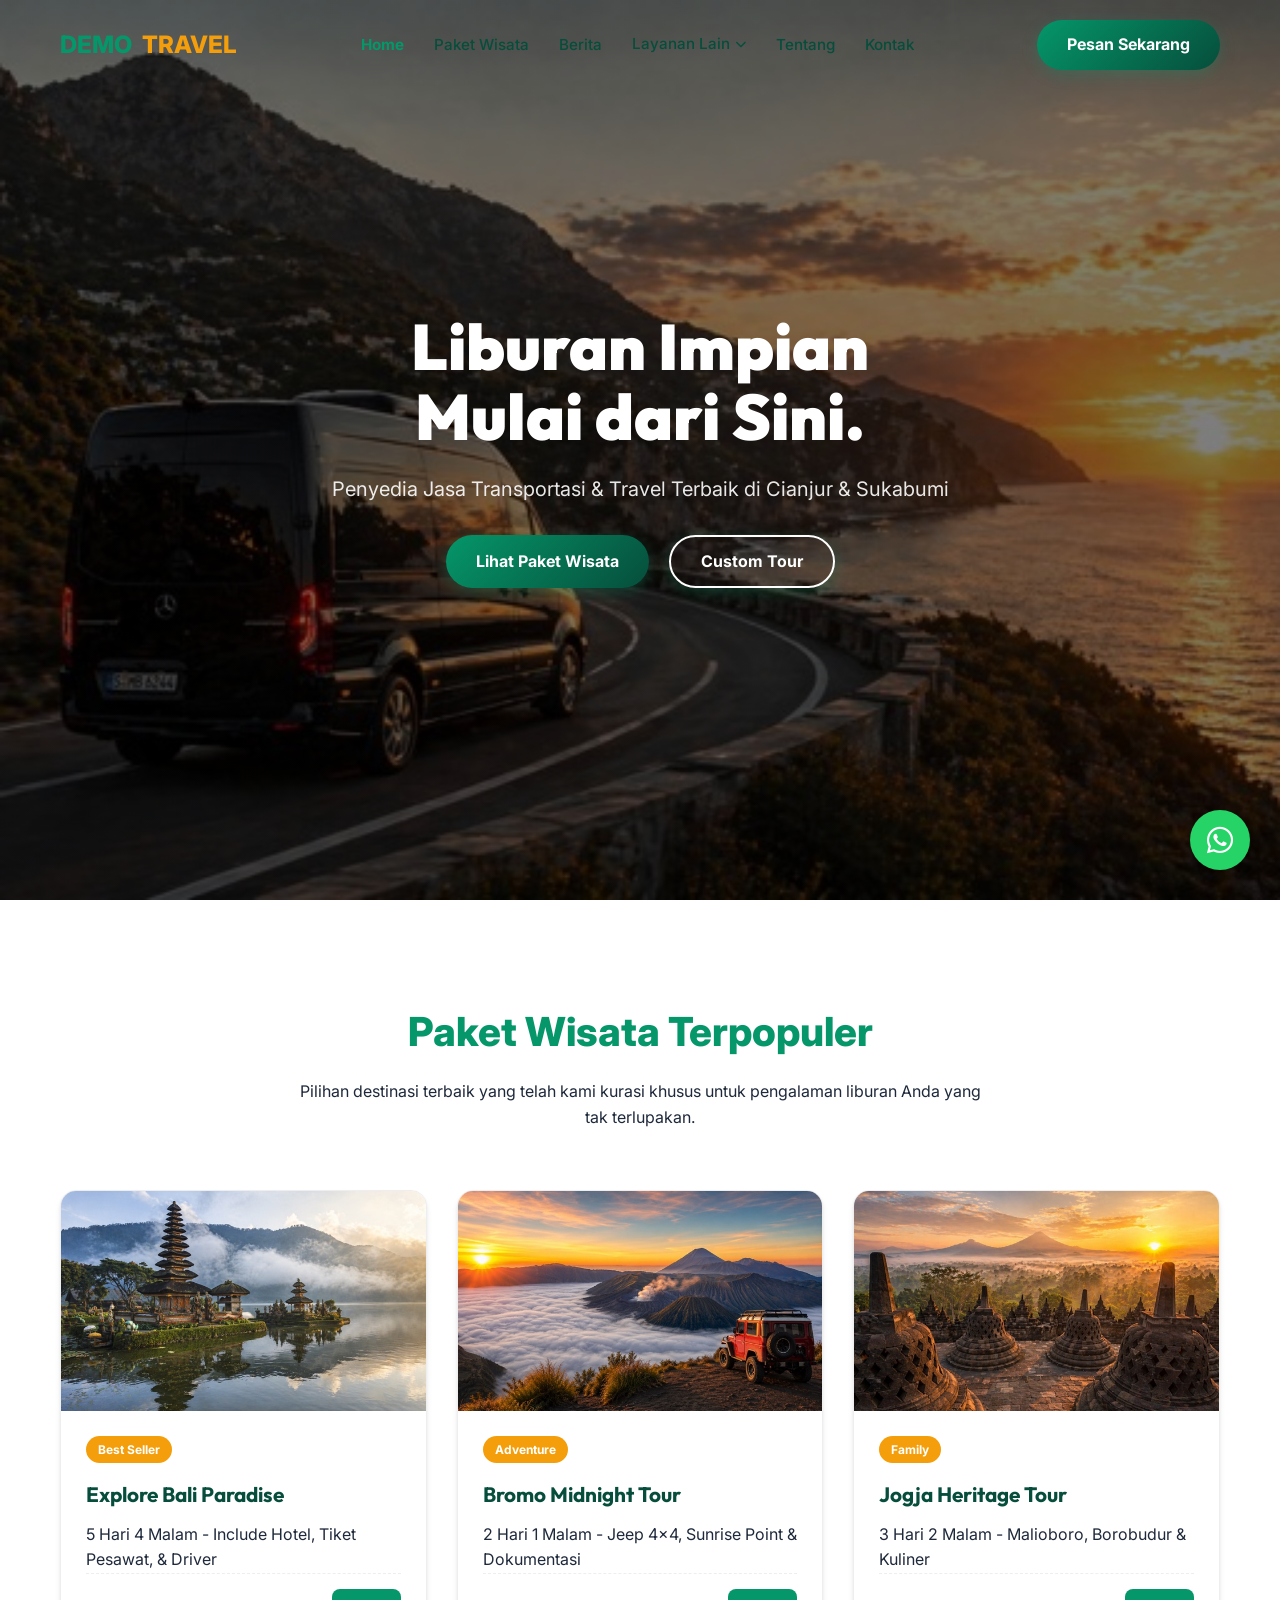
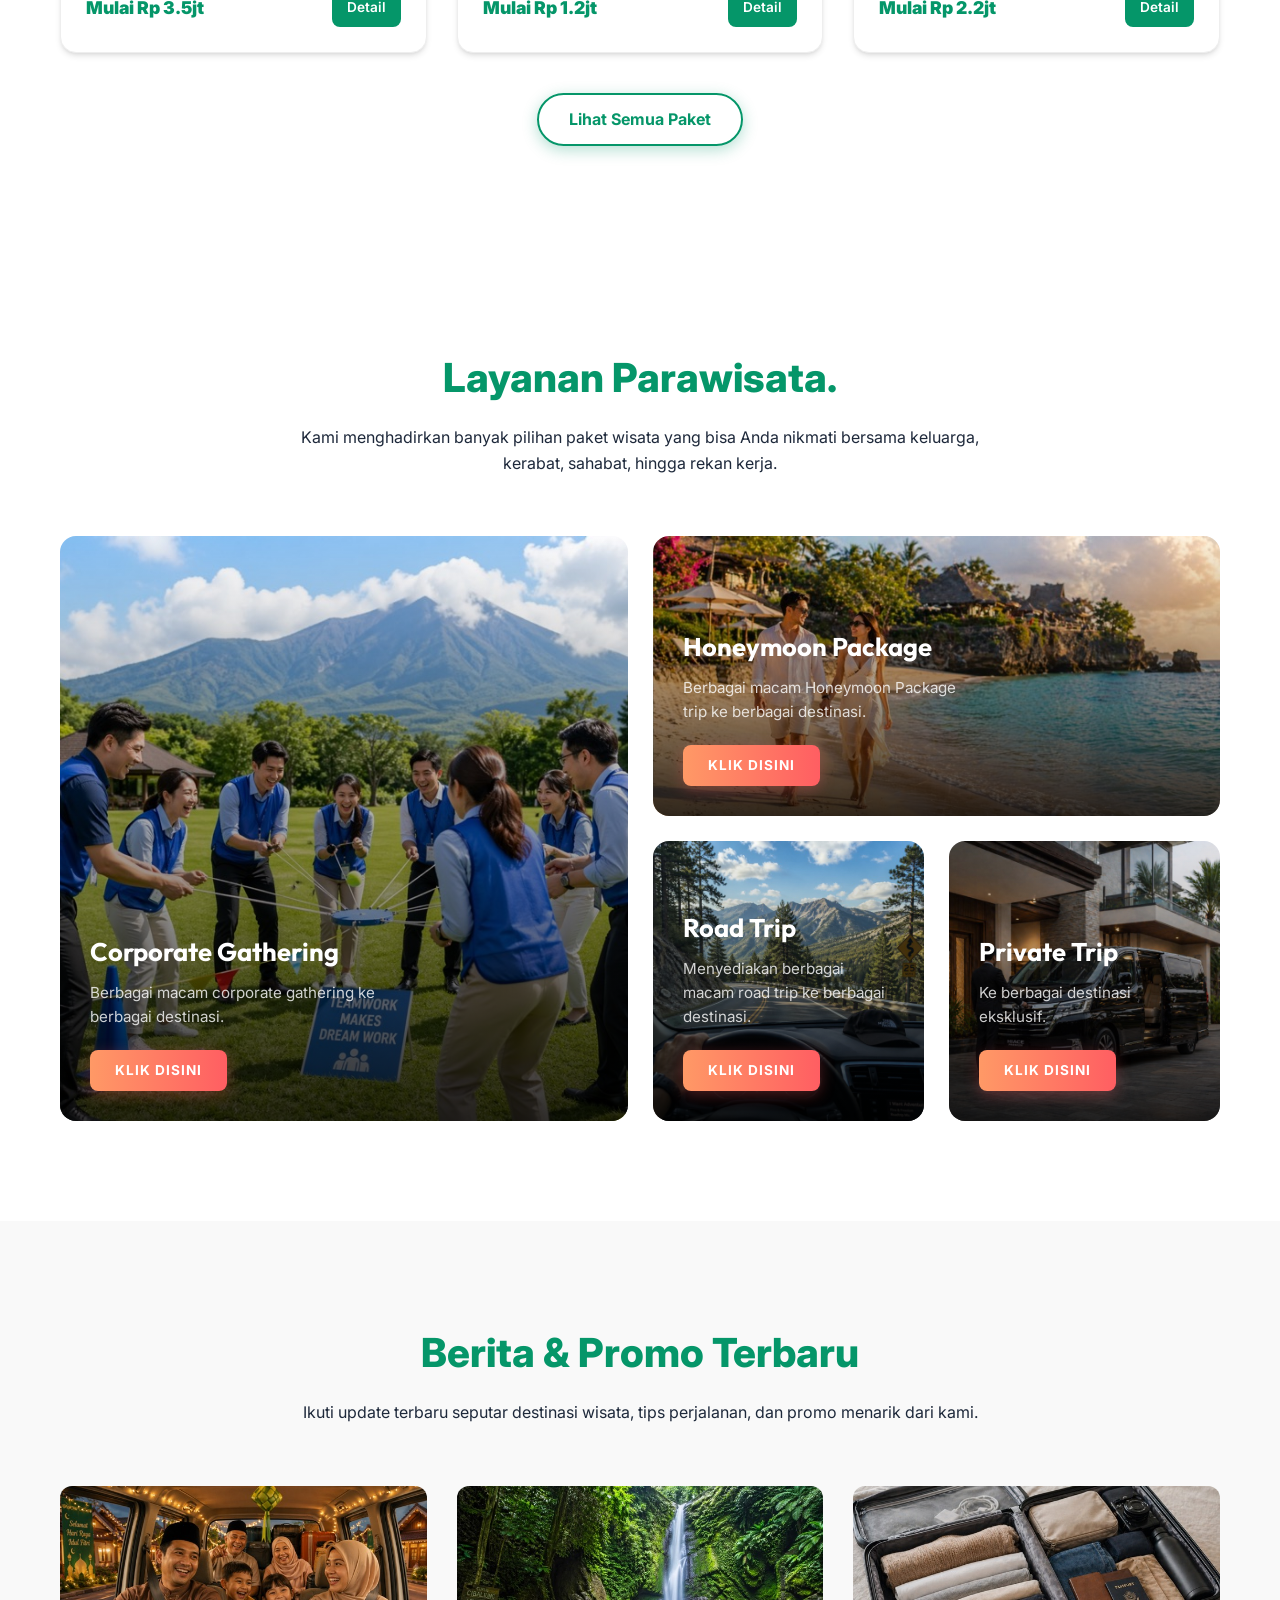
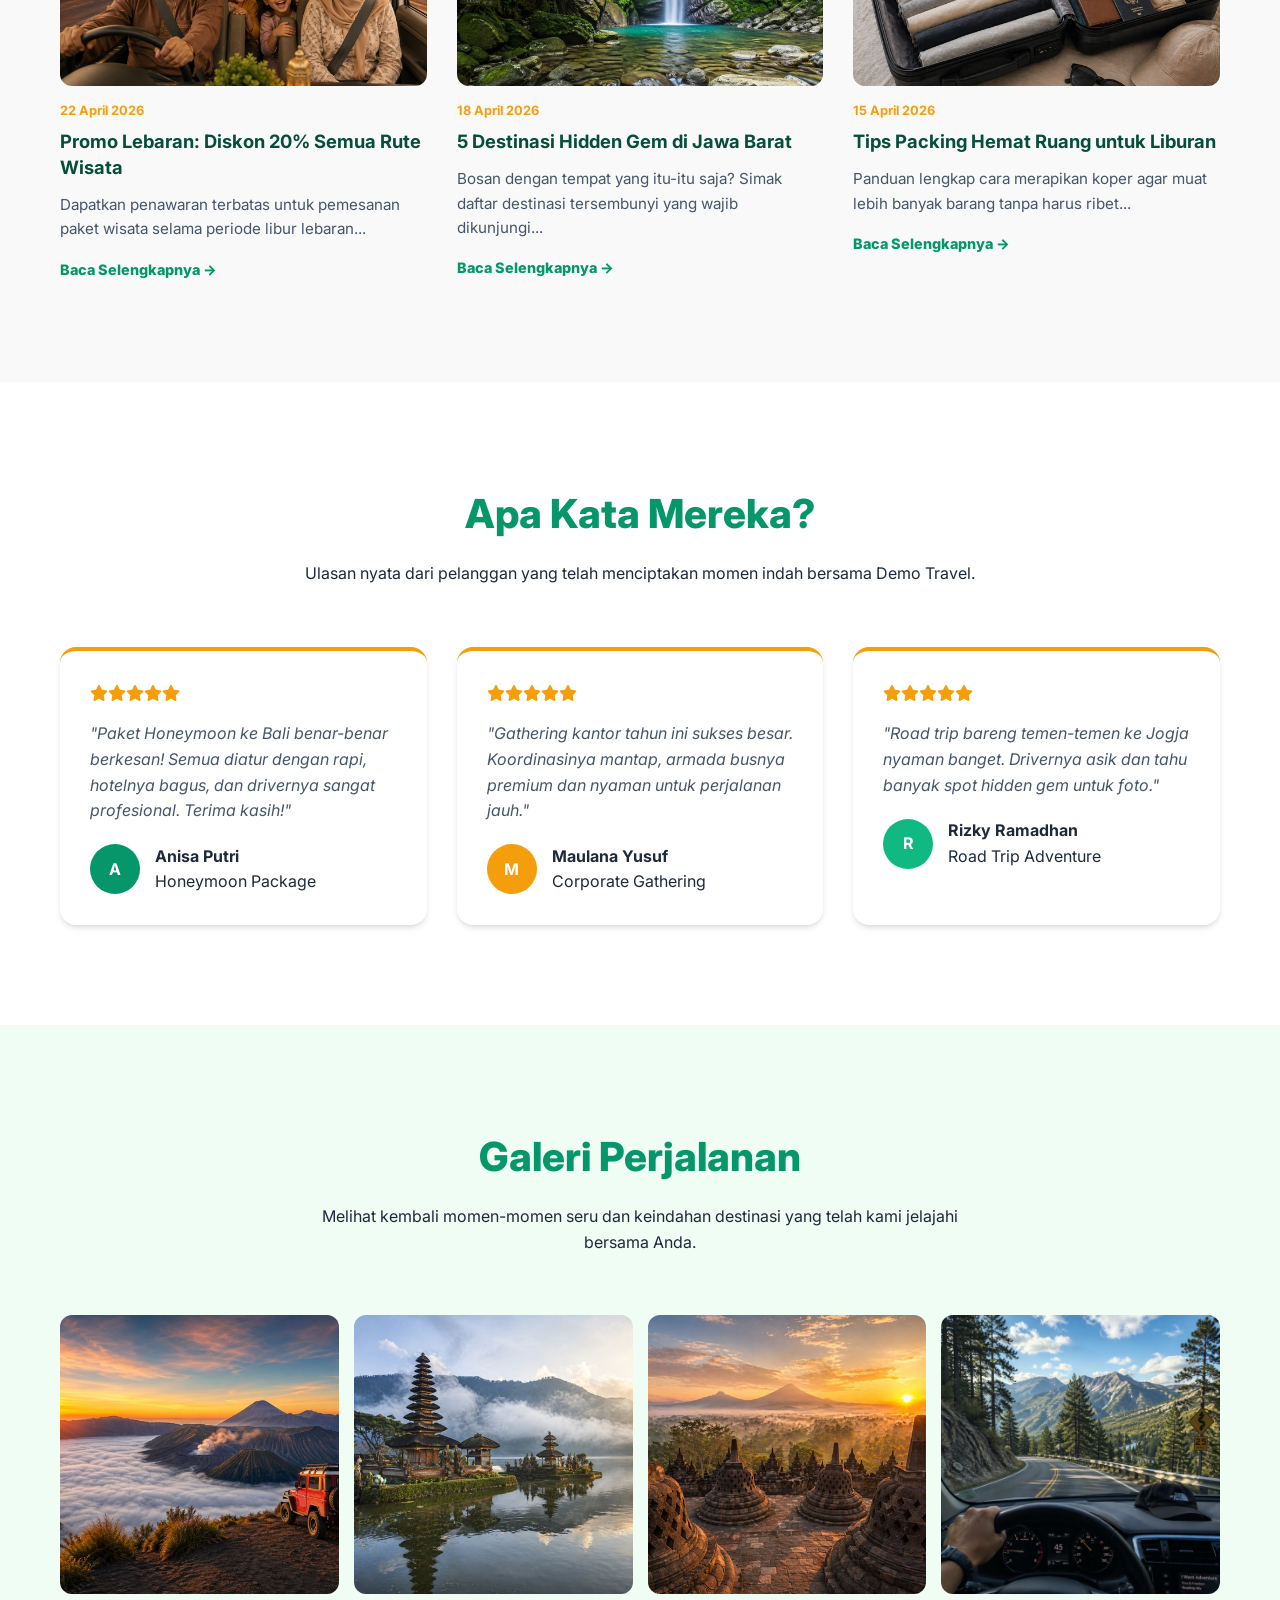
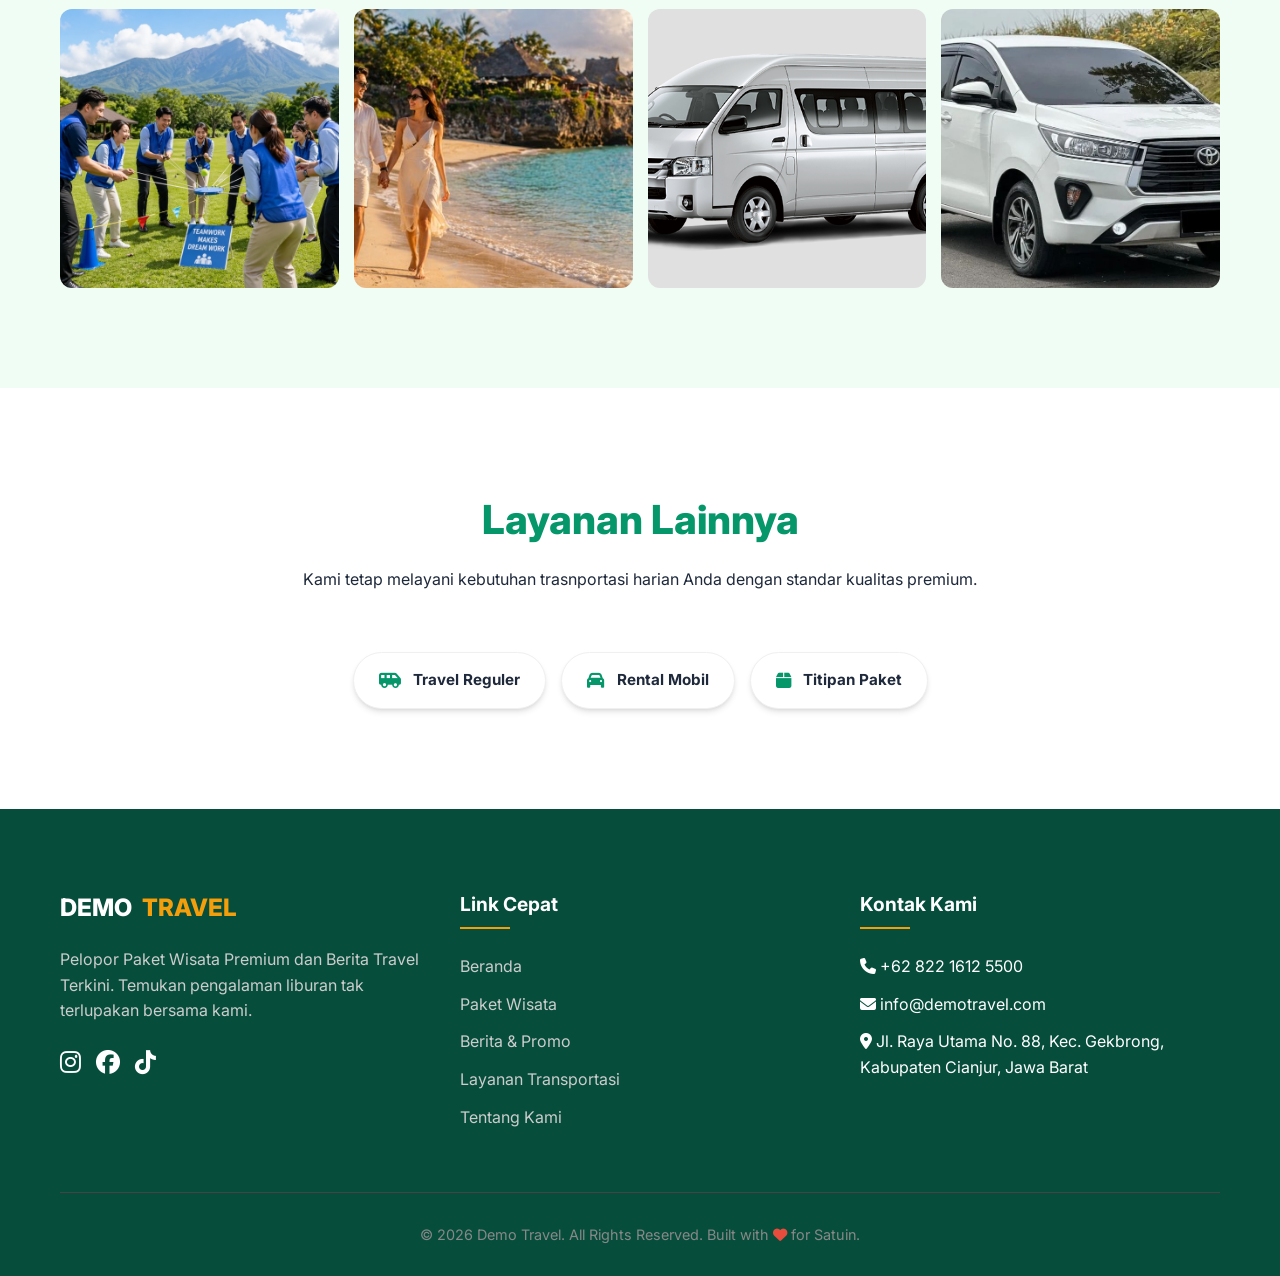
==== commit ed2f2b9a: "feat: update hero image to hero.jpeg" ====
--- a/index.html
+++ b/index.html
@@ -43,7 +43,7 @@
     </header>
 
     <!-- Hero Section -->
-    <section class="hero" style="background-image: linear-gradient(rgba(0,0,0,0.5), rgba(0,0,0,0.5)), url('assets/images/hero-bg.png');">
+    <section class="hero" style="background-image: linear-gradient(rgba(0,0,0,0.5), rgba(0,0,0,0.5)), url('assets/images/hero.jpeg');">
         <div class="container hero-content">
             <h1 style="font-family: 'Outfit', sans-serif;">Liburan Impian <br>Mulai dari Sini.</h1>
             <p>Jelajahi destinasi wisata terbaik dengan paket tour eksklusif dan armada premium kami. Nyaman, Aman, dan Berkesan.</p>
--- a/style.css
+++ b/style.css
@@ -180,7 +180,7 @@
 /* Page Header for Inner Pages */
 .page-header {
     margin-top: 70px;
-    background: linear-gradient(rgba(0,86,179,0.95), rgba(0,86,179,0.95)), url('assets/images/hero-bg.png') center/cover;
+    background: linear-gradient(rgba(0,86,179,0.95), rgba(0,86,179,0.95)), url('assets/images/hero.jpeg') center/cover;
     color: var(--white);
     padding: 80px 20px 60px;
     text-align: center;
@@ -202,7 +202,7 @@
 /* Hero Section */
 .hero {
     height: 100vh;
-    background: linear-gradient(rgba(0,0,0,0.5), rgba(0,0,0,0.5)), url('assets/images/hero-bg.png');
+    background: linear-gradient(rgba(0,0,0,0.5), rgba(0,0,0,0.5)), url('assets/images/hero.jpeg');
     background-size: cover;
     background-position: center;
     display: flex;
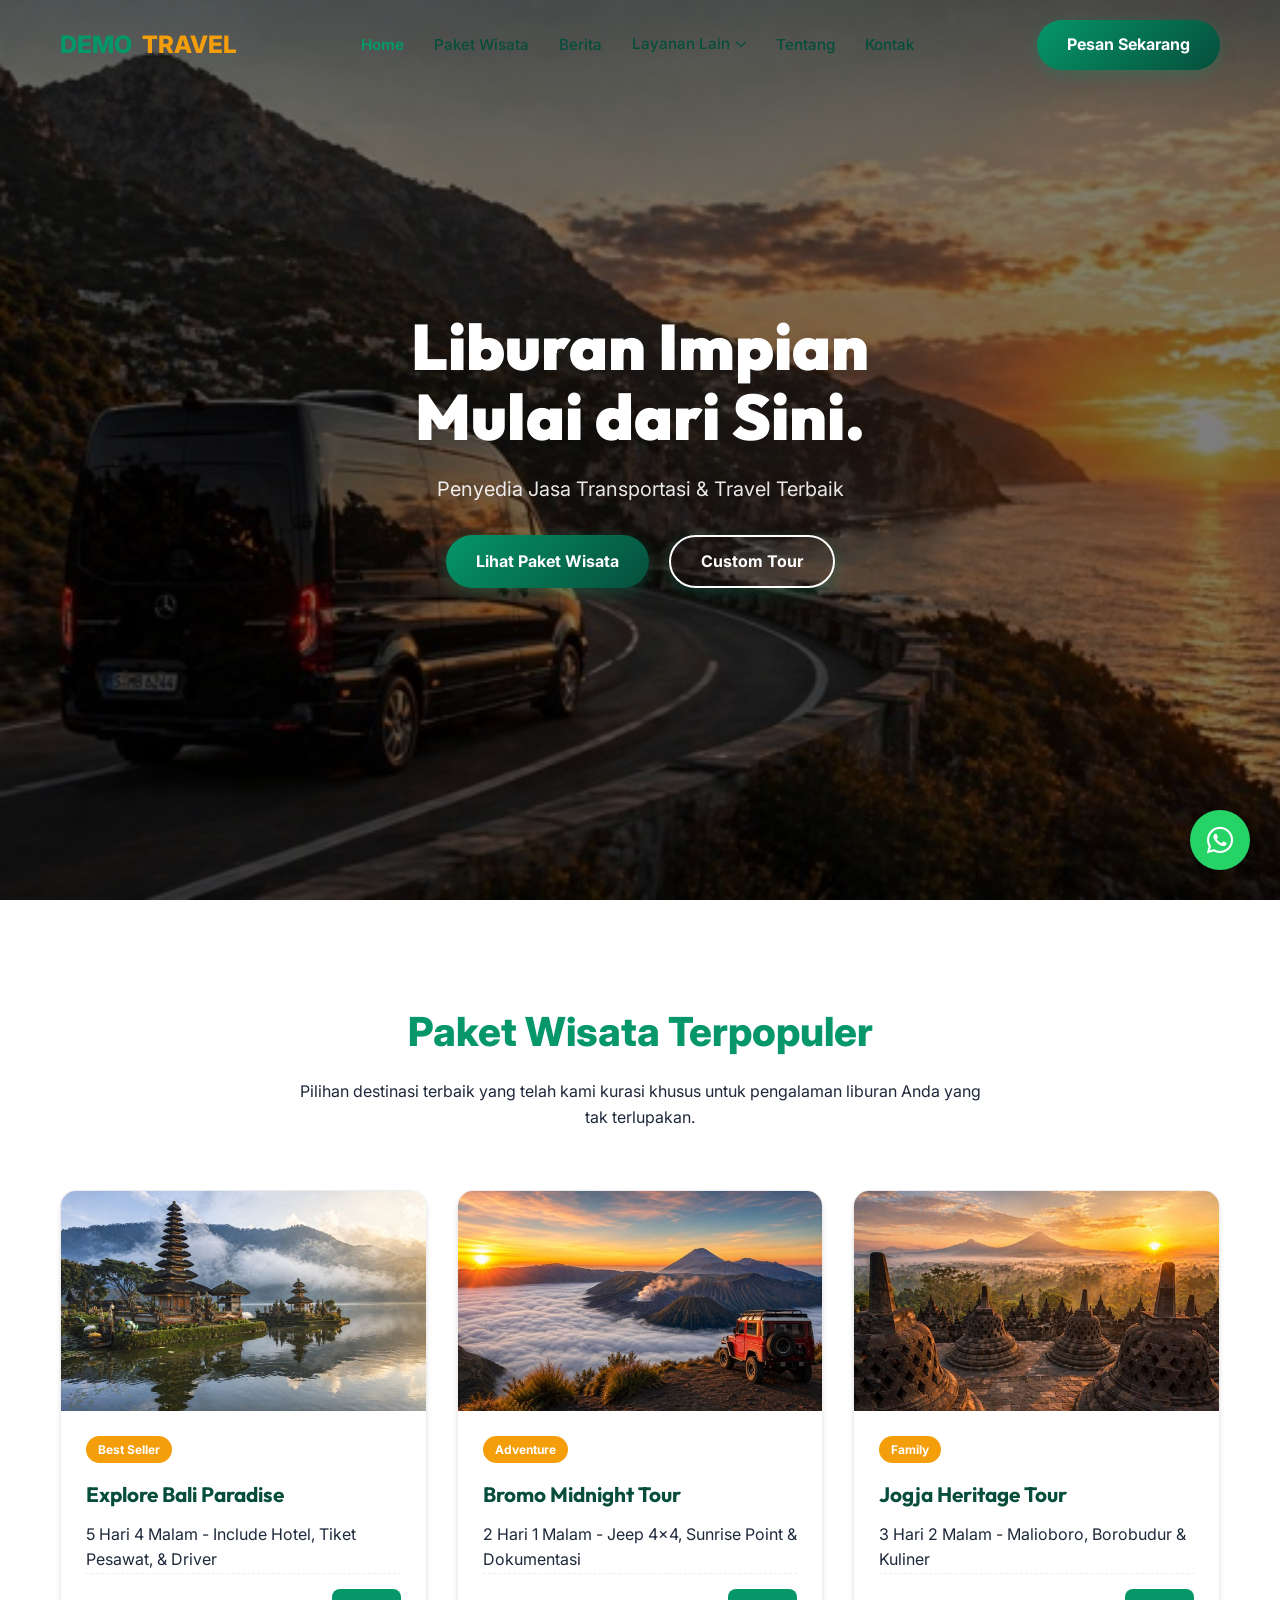
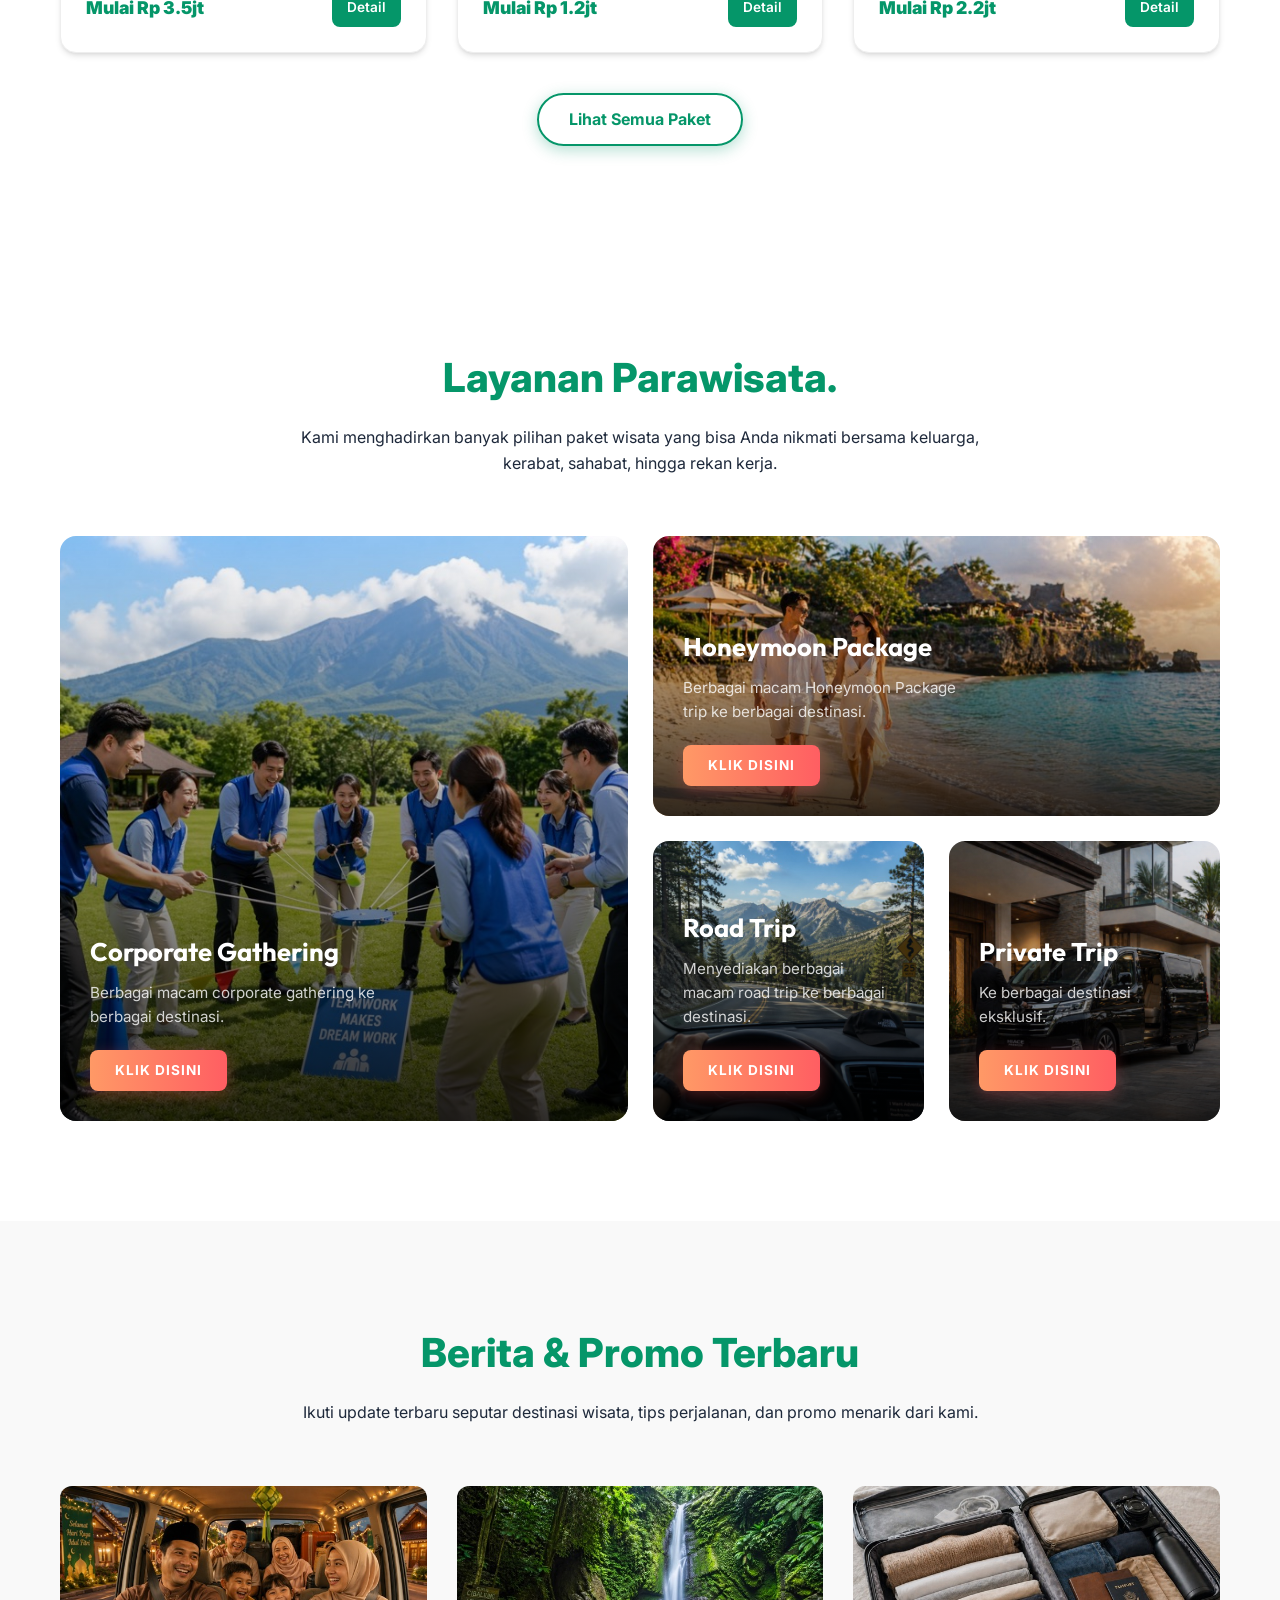
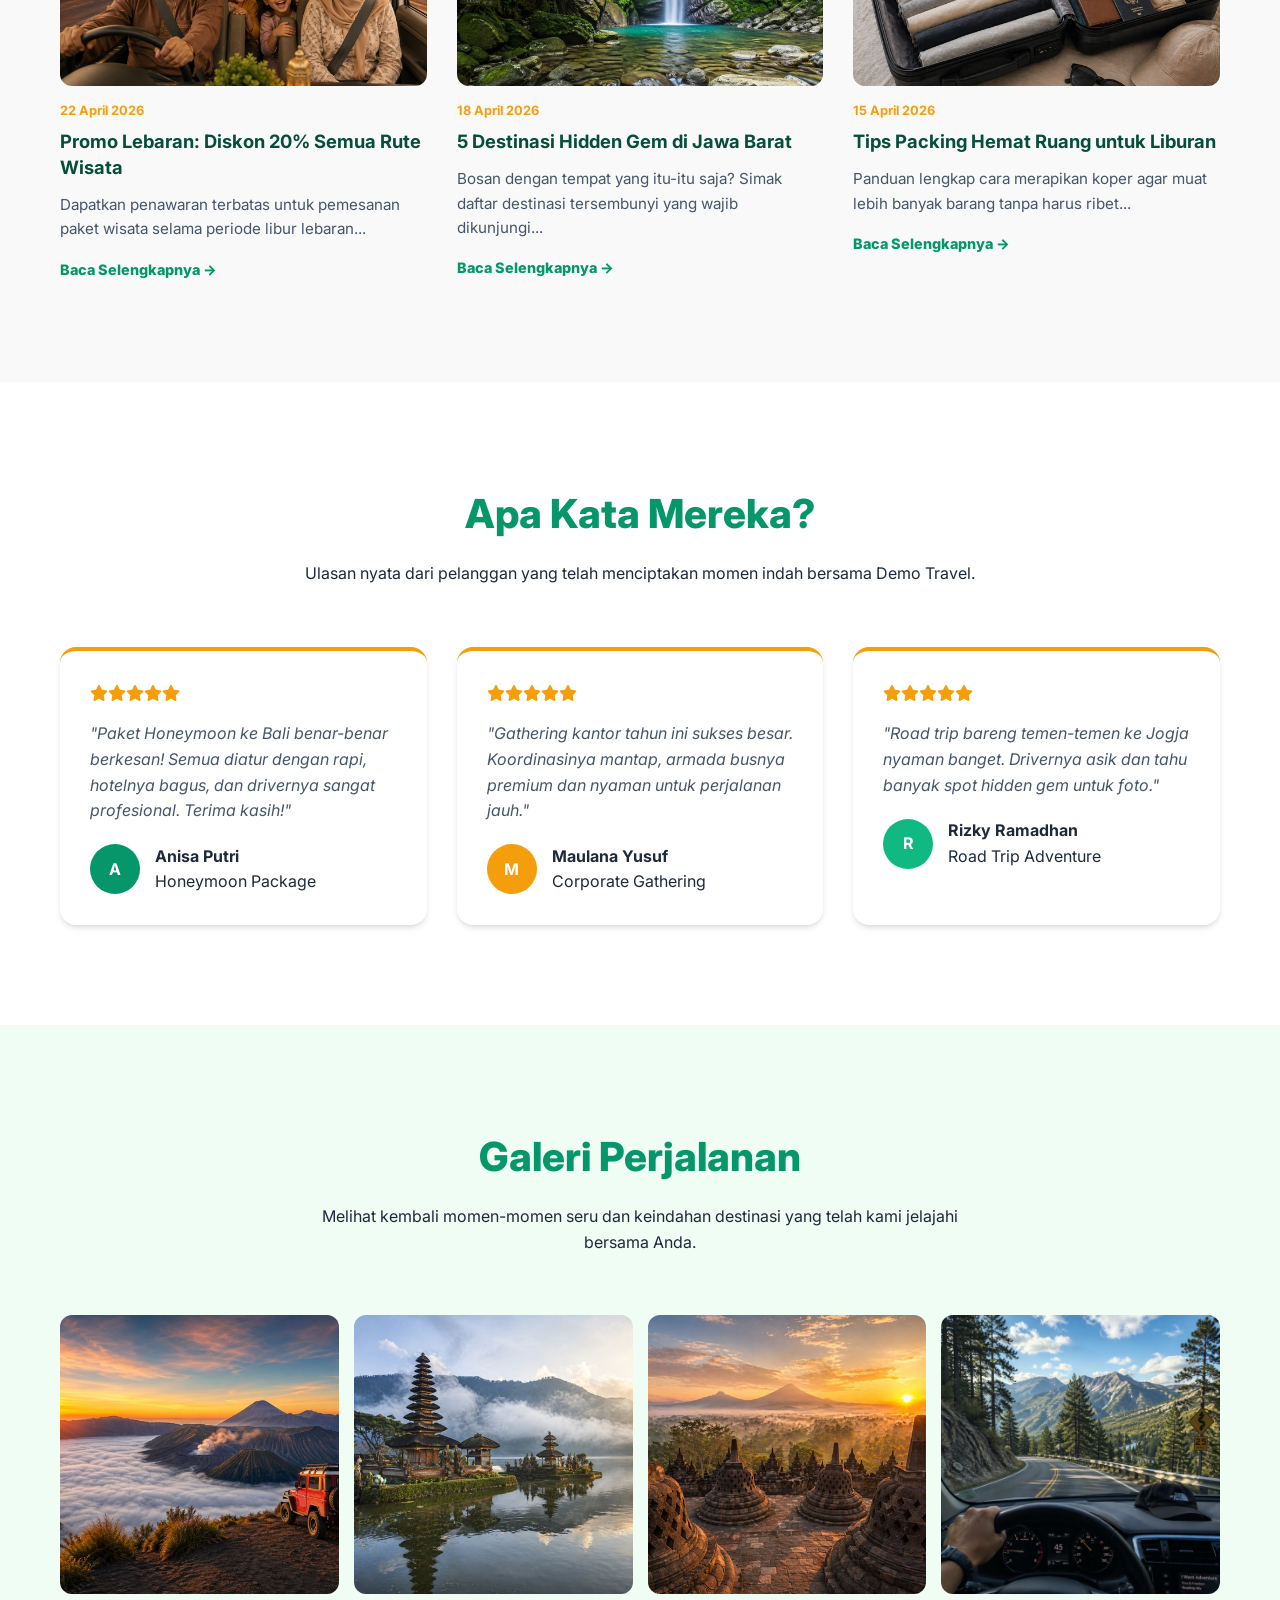
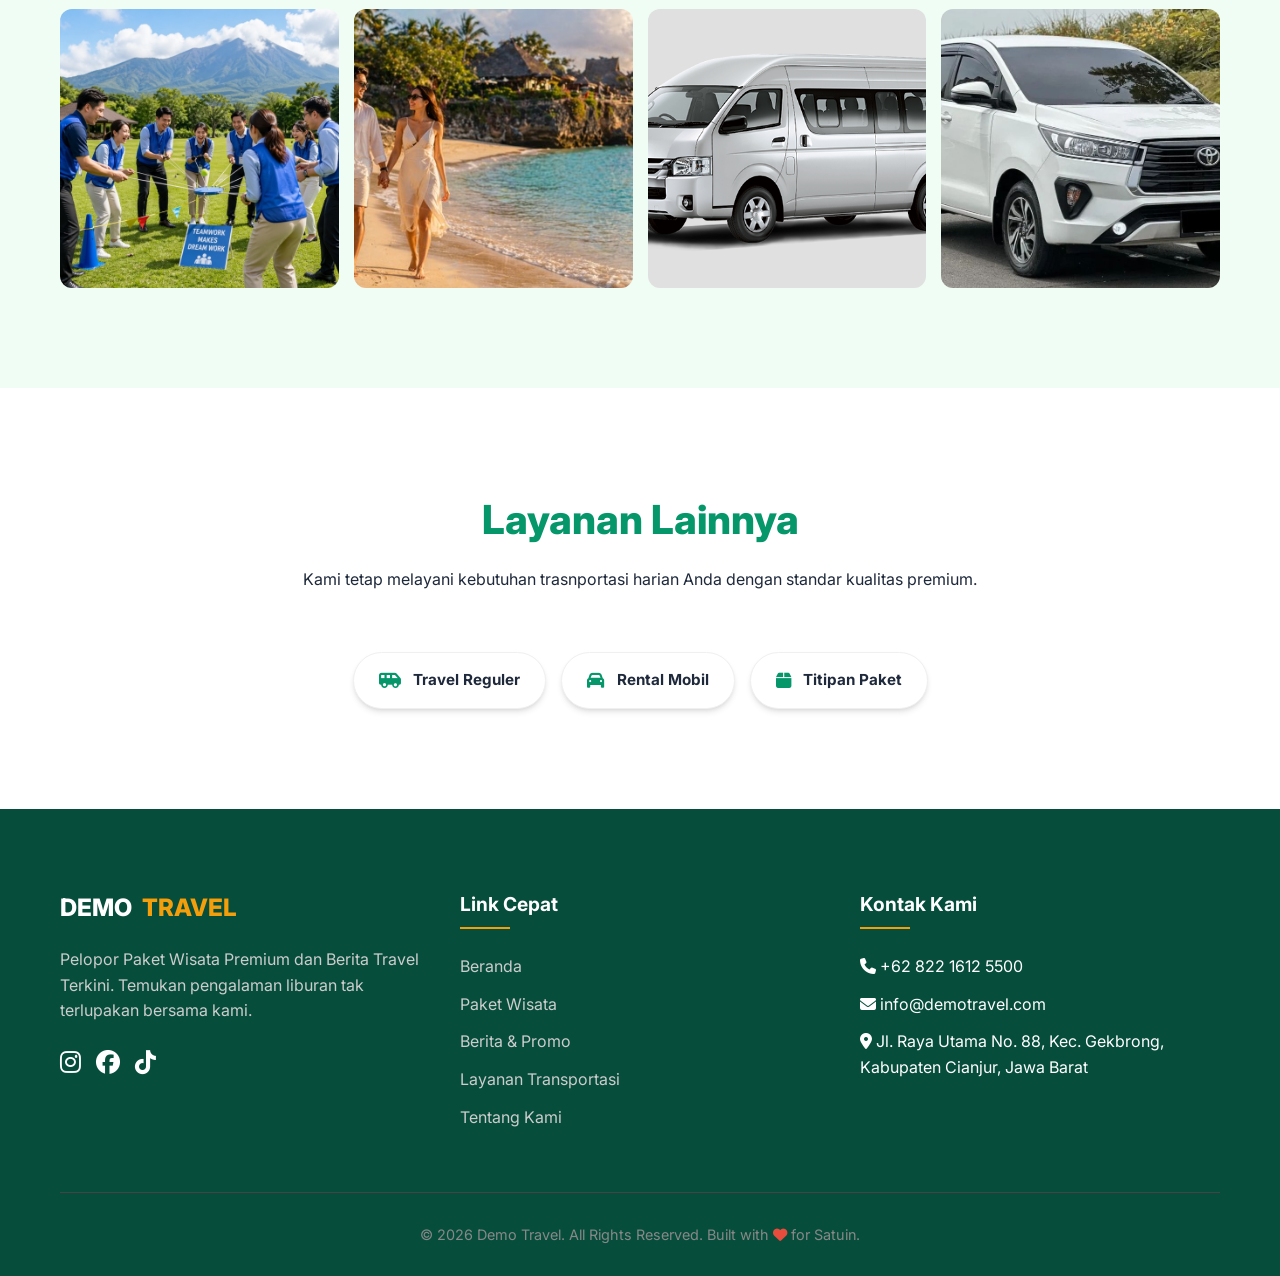
==== commit ec447055: "chore: remove specific location branding to make tagline more global" ====
--- a/index.html
+++ b/index.html
@@ -4,7 +4,7 @@
     <meta charset="UTF-8">
     <meta name="viewport" content="width=device-width, initial-scale=1.0">
     <title>Demo Travel | Layanan Travel Door to Door & Rental Mobil Premium</title>
-    <meta name="description" content="Layanan transportasi travel door to door, rental mobil Hiace, Elf, Innova, dan titipan paket kilat terbaik di Cianjur, Sukabumi dan sekitarnya.">
+    <meta name="description" content="Layanan transportasi travel door to door, rental mobil Hiace, Elf, Innova, dan titipan paket kilat terbaik di wilayah pilihan Anda.">
     <link rel="stylesheet" href="style.css">
     <link rel="stylesheet" href="https://cdnjs.cloudflare.com/ajax/libs/font-awesome/6.4.0/css/all.min.css">
     <link href="https://fonts.googleapis.com/css2?family=Inter:wght@400;500;600;700;800;900&family=Outfit:wght@400;700;900&display=swap" rel="stylesheet">
